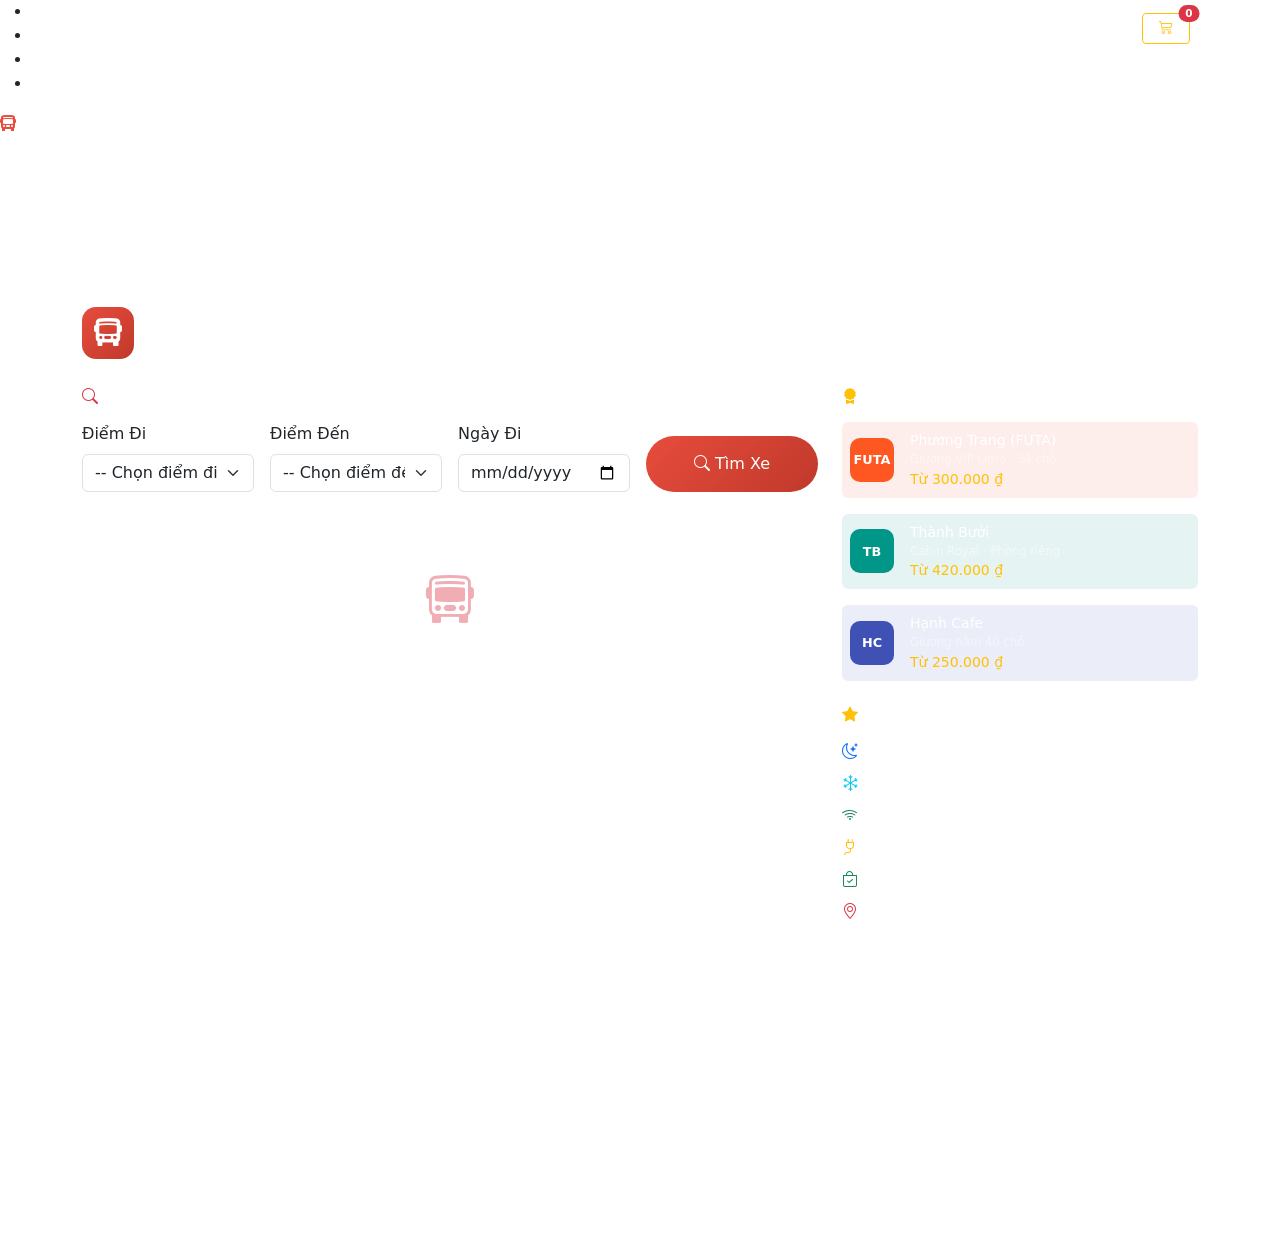
==== index.html @ 0cceacf3 "Add files via upload" ====
<!DOCTYPE html>
<html lang="vi">
<head>
    <meta charset="UTF-8">
    <meta name="viewport" content="width=device-width, initial-scale=1.0">
    <title>Đặt Vé Xe Khách - Viet Travel Hub</title>
    <link href="https://cdn.jsdelivr.net/npm/bootstrap@5.0.2/dist/css/bootstrap.min.css" rel="stylesheet" crossorigin="anonymous">
    <link rel="stylesheet" href="https://cdn.jsdelivr.net/npm/bootstrap-icons@1.10.5/font/bootstrap-icons.css">
    <link href="https://fonts.googleapis.com/css2?family=Inter:wght@300;400;500;600;700;800;900&display=swap" rel="stylesheet">
    <link rel="stylesheet" href="css/style.css">
</head>
<body>
    <ul class="slideshow-bg"><li></li><li></li><li></li><li></li></ul>
    <div class="overlay"></div>
    <div class="loader-curtain" id="loader">
        <i class="bi bi-bus-front-fill plane-spinner" style="color:#e74c3c;"></i>
        <h3 class="mt-3 text-white fw-light">Đang tải chuyến xe...</h3>
    </div>

    <!-- NAVBAR -->
    <nav class="navbar navbar-expand-lg navbar-dark fixed-top" id="mainNav">
        <div class="container">
            <a class="navbar-brand" href="index.html" onclick="chuyenTrang(event,'index.html')">
                <img src="jpg/Logo.jpg" alt="Logo" style="height:36px;border-radius:6px;" onerror="this.style.display='none'">
                VIET TRAVEL HUB
            </a>
            <button class="navbar-toggler border-0" type="button" data-bs-toggle="collapse" data-bs-target="#navMenu">
                <span class="navbar-toggler-icon"></span>
            </button>
            <div class="collapse navbar-collapse justify-content-center" id="navMenu">
                <ul class="navbar-nav align-items-lg-center gap-1 me-auto ms-lg-4">
                    <li class="nav-item"><a class="nav-link" href="index.html" onclick="chuyenTrang(event,'index.html')"><i class="bi bi-house-door"></i> Trang Chủ</a></li>
                    <li class="nav-item"><a class="nav-link" href="flight.html" onclick="chuyenTrang(event,'flight.html')"><i class="bi bi-airplane"></i> Máy Bay</a></li>
                    <li class="nav-item"><a class="nav-link" href="train.html" onclick="chuyenTrang(event,'train.html')"><i class="bi bi-train-front"></i> Tàu Hỏa</a></li>
                    <li class="nav-item"><a class="nav-link active" href="bus.html"><i class="bi bi-bus-front"></i> Xe Khách</a></li>
                </ul>
                <div class="d-flex align-items-center gap-2 mt-3 mt-lg-0">
                    <a class="btn btn-outline-warning btn-sm px-3 position-relative" href="cart.html" onclick="chuyenTrang(event,'cart.html')">
                        <i class="bi bi-cart3"></i>
                        <span class="position-absolute top-0 start-100 translate-middle badge rounded-pill bg-danger" id="cart-count">0</span>
                    </a>
                    <div id="navbar-auth-area" class="d-flex gap-2"></div>
                </div>
            </div>
        </div>
    </nav>

    <section class="container" style="padding-top:110px; min-height:100vh;">
        <!-- Tiêu đề -->
        <div class="d-flex align-items-center gap-3 mb-4">
            <div style="width:52px;height:52px;background:linear-gradient(135deg,#e74c3c,#c0392b);border-radius:14px;display:flex;align-items:center;justify-content:center;">
                <i class="bi bi-bus-front-fill text-white fs-3"></i>
            </div>
            <div>
                <h2 class="fw-900 text-white mb-0">Đặt Vé Xe Khách Giường Nằm</h2>
                <p class="text-white-50 mb-0 small">Các hãng xe uy tín – Giường nằm tiện nghi – Đúng giờ</p>
            </div>
        </div>

        <div class="row g-4">
            <div class="col-lg-8">
                <!-- Form tìm xe -->
                <div class="glass-panel mb-4">
                    <h6 class="fw-700 text-white mb-3"><i class="bi bi-search text-danger"></i> Tìm Chuyến Xe</h6>
                    <form id="bus-search-form" onsubmit="timXe(event)">
                        <div class="row g-3">
                            <div class="col-md-3">
                                <label class="form-label">Điểm Đi</label>
                                <select class="form-select" id="bus-from">
                                    <option value="">-- Chọn điểm đi --</option>
                                    <option value="SGN">🚌 TP. Hồ Chí Minh</option>
                                    <option value="DLI">🚌 Đà Lạt</option>
                                    <option value="CXR">🚌 Nha Trang</option>
                                </select>
                            </div>
                            <div class="col-md-3">
                                <label class="form-label">Điểm Đến</label>
                                <select class="form-select" id="bus-to">
                                    <option value="">-- Chọn điểm đến --</option>
                                    <option value="DLI">🚌 Đà Lạt</option>
                                    <option value="CXR">🚌 Nha Trang</option>
                                    <option value="SGN">🚌 TP. Hồ Chí Minh</option>
                                </select>
                            </div>
                            <div class="col-md-3">
                                <label class="form-label">Ngày Đi</label>
                                <input type="date" class="form-control" id="bus-date">
                            </div>
                            <div class="col-md-3 d-flex align-items-end">
                                <button type="submit" class="btn w-100 py-3 fw-700" style="background:linear-gradient(135deg,#e74c3c,#c0392b);color:#fff;border-radius:50px;border:none;">
                                    <i class="bi bi-search"></i> Tìm Xe
                                </button>
                            </div>
                        </div>
                    </form>
                </div>

                <!-- Kết quả xe khách -->
                <div id="bus-results">
                    <div class="text-center py-5">
                        <i class="bi bi-bus-front text-danger" style="font-size:3rem;opacity:0.4;"></i>
                        <p class="text-white-50 mt-2">Nhập thông tin và bấm Tìm Xe</p>
                    </div>
                </div>
            </div>

            <div class="col-lg-4">
                <!-- Các hãng xe nổi bật -->
                <div class="glass-panel mb-4">
                    <h6 class="fw-700 text-white mb-3"><i class="bi bi-award-fill text-warning"></i> Hãng Xe Uy Tín</h6>
                    <div class="d-flex flex-column gap-3">
                        <div class="d-flex align-items-center gap-3 p-2 rounded" style="background:rgba(231,76,60,0.1);">
                            <div style="width:44px;height:44px;background:#ff5722;border-radius:10px;display:flex;align-items:center;justify-content:center;color:#fff;font-weight:900;font-size:0.8rem;">FUTA</div>
                            <div>
                                <div class="fw-700 text-white small">Phương Trang (FUTA)</div>
                                <div class="text-white-50" style="font-size:0.73rem;">Giường VIP Limo · 34 chỗ</div>
                                <div class="text-warning small fw-700">Từ 300.000 ₫</div>
                            </div>
                        </div>
                        <div class="d-flex align-items-center gap-3 p-2 rounded" style="background:rgba(0,150,136,0.1);">
                            <div style="width:44px;height:44px;background:#009688;border-radius:10px;display:flex;align-items:center;justify-content:center;color:#fff;font-weight:900;font-size:0.8rem;">TB</div>
                            <div>
                                <div class="fw-700 text-white small">Thành Bưởi</div>
                                <div class="text-white-50" style="font-size:0.73rem;">Cabin Royal · Phòng riêng</div>
                                <div class="text-warning small fw-700">Từ 420.000 ₫</div>
                            </div>
                        </div>
                        <div class="d-flex align-items-center gap-3 p-2 rounded" style="background:rgba(63,81,181,0.1);">
                            <div style="width:44px;height:44px;background:#3f51b5;border-radius:10px;display:flex;align-items:center;justify-content:center;color:#fff;font-weight:900;font-size:0.8rem;">HC</div>
                            <div>
                                <div class="fw-700 text-white small">Hạnh Cafe</div>
                                <div class="text-white-50" style="font-size:0.73rem;">Giường nằm 40 chỗ</div>
                                <div class="text-warning small fw-700">Từ 250.000 ₫</div>
                            </div>
                        </div>
                    </div>
                </div>

                <!-- Tiện ích xe khách -->
                <div class="glass-panel">
                    <h6 class="fw-700 text-white mb-3"><i class="bi bi-star-fill text-warning"></i> Tiện Ích Xe Giường Nằm</h6>
                    <div class="d-flex flex-column gap-2">
                        <div class="d-flex align-items-center gap-2"><i class="bi bi-moon-stars text-primary"></i><span class="text-white-50 small">Ghế giường nằm 180°</span></div>
                        <div class="d-flex align-items-center gap-2"><i class="bi bi-snow text-info"></i><span class="text-white-50 small">Điều hòa cá nhân</span></div>
                        <div class="d-flex align-items-center gap-2"><i class="bi bi-wifi text-success"></i><span class="text-white-50 small">WiFi miễn phí</span></div>
                        <div class="d-flex align-items-center gap-2"><i class="bi bi-plug text-warning"></i><span class="text-white-50 small">Ổ sạc USB tại giường</span></div>
                        <div class="d-flex align-items-center gap-2"><i class="bi bi-bag-check text-success"></i><span class="text-white-50 small">Hành lý 20kg miễn phí</span></div>
                        <div class="d-flex align-items-center gap-2"><i class="bi bi-geo-alt text-danger"></i><span class="text-white-50 small">Đón/trả tại bến xe</span></div>
                    </div>
                </div>
            </div>
        </div>
    </section>

    <!-- MODAL CHỌN GIƯỜNG XE KHÁCH -->
    <div class="modal fade" id="busSeatModal" tabindex="-1" aria-hidden="true">
        <div class="modal-dialog modal-lg modal-dialog-centered modal-dialog-scrollable">
            <div class="modal-content">
                <div class="modal-header" style="background:linear-gradient(135deg,#e74c3c,#c0392b);">
                    <div>
                        <h5 class="modal-title fw-800 text-white mb-0">
                            <i class="bi bi-bus-front-fill"></i> Chọn Giường Nằm
                        </h5>
                        <div class="text-white opacity-75 small" id="bus-modal-info">---</div>
                    </div>
                    <button type="button" class="btn-close btn-close-white" data-bs-dismiss="modal"></button>
                </div>
                <div class="modal-body" style="background:#f0f4f8;">
                    <!-- Chú thích -->
                    <div class="seat-legend mb-4">
                        <div class="legend-item"><div class="legend-dot" style="background:linear-gradient(135deg,#a8e6cf,#7dcd9f);border-color:#55b47f;"></div><span>Còn Trống</span></div>
                        <div class="legend-item"><div class="legend-dot" style="background:linear-gradient(135deg,#0d6efd,#00c6ff);border-color:#0b5ed7;"></div><span>Đang Chọn</span></div>
                        <div class="legend-item"><div class="legend-dot" style="background:linear-gradient(135deg,#bdc3c7,#95a5a6);border-color:#7f8c8d;"></div><span>Đã Đặt</span></div>
                    </div>

                    <!-- Tab chọn tầng -->
                    <ul class="nav nav-pills justify-content-center mb-4 gap-2" id="bus-tang-tab" role="tablist">
                        <li class="nav-item" role="presentation">
                            <button class="nav-link active px-4 fw-700" data-bs-toggle="pill"
                                    data-bs-target="#tang-duoi" type="button">
                                <i class="bi bi-arrow-down-circle-fill me-1"></i> Tầng Dưới
                            </button>
                        </li>
                        <li class="nav-item" role="presentation">
                            <button class="nav-link px-4 fw-700" data-bs-toggle="pill"
                                    data-bs-target="#tang-tren" type="button">
                                <i class="bi bi-arrow-up-circle-fill me-1"></i> Tầng Trên
                            </button>
                        </li>
                    </ul>

                    <div class="tab-content">
                        <div class="tab-pane fade show active" id="tang-duoi" role="tabpanel">
                            <div class="d-flex justify-content-center">
                                <div class="bus-vehicle">
                                    <div id="bus-map-lower"></div>
                                </div>
                            </div>
                        </div>
                        <div class="tab-pane fade" id="tang-tren" role="tabpanel">
                            <div class="d-flex justify-content-center">
                                <div class="bus-vehicle">
                                    <div id="bus-map-upper"></div>
                                </div>
                            </div>
                        </div>
                    </div>
                </div>
                <div class="modal-footer justify-content-between" style="background:#1a1a2e;border-top:1px solid rgba(255,255,255,0.1);">
                    <div class="text-white-50 small" id="bus-seat-info-selected">Chưa chọn giường</div>
                    <div class="d-flex gap-2">
                        <button class="btn btn-outline-light" data-bs-dismiss="modal">Hủy</button>
                        <button class="btn fw-700 px-4" id="btn-confirm-bus" onclick="xacNhanDatXe()" disabled
                                style="background:linear-gradient(135deg,#e74c3c,#c0392b);color:#fff;border:none;">
                            Xác Nhận Đặt
                        </button>
                    </div>
                </div>
            </div>
        </div>
    </div>

    <footer style="padding:30px 0;border-top:1px solid rgba(255,255,255,0.08);margin-top:60px;">
        <div class="container text-center">
            <p class="text-white-50 small mb-0">© 2024 Viet Travel Hub · Xe khách giường nằm toàn quốc</p>
        </div>
    </footer>

    <script src="https://cdn.jsdelivr.net/npm/bootstrap@5.0.2/dist/js/bootstrap.bundle.min.js" crossorigin="anonymous"></script>
    <script src="js/data.js"></script>
    <script src="js/auth.js"></script>
    <script src="js/app.js"></script>
    <script src="js/cart.js"></script>
    <script src="js/bus.js"></script>
</body>
</html>
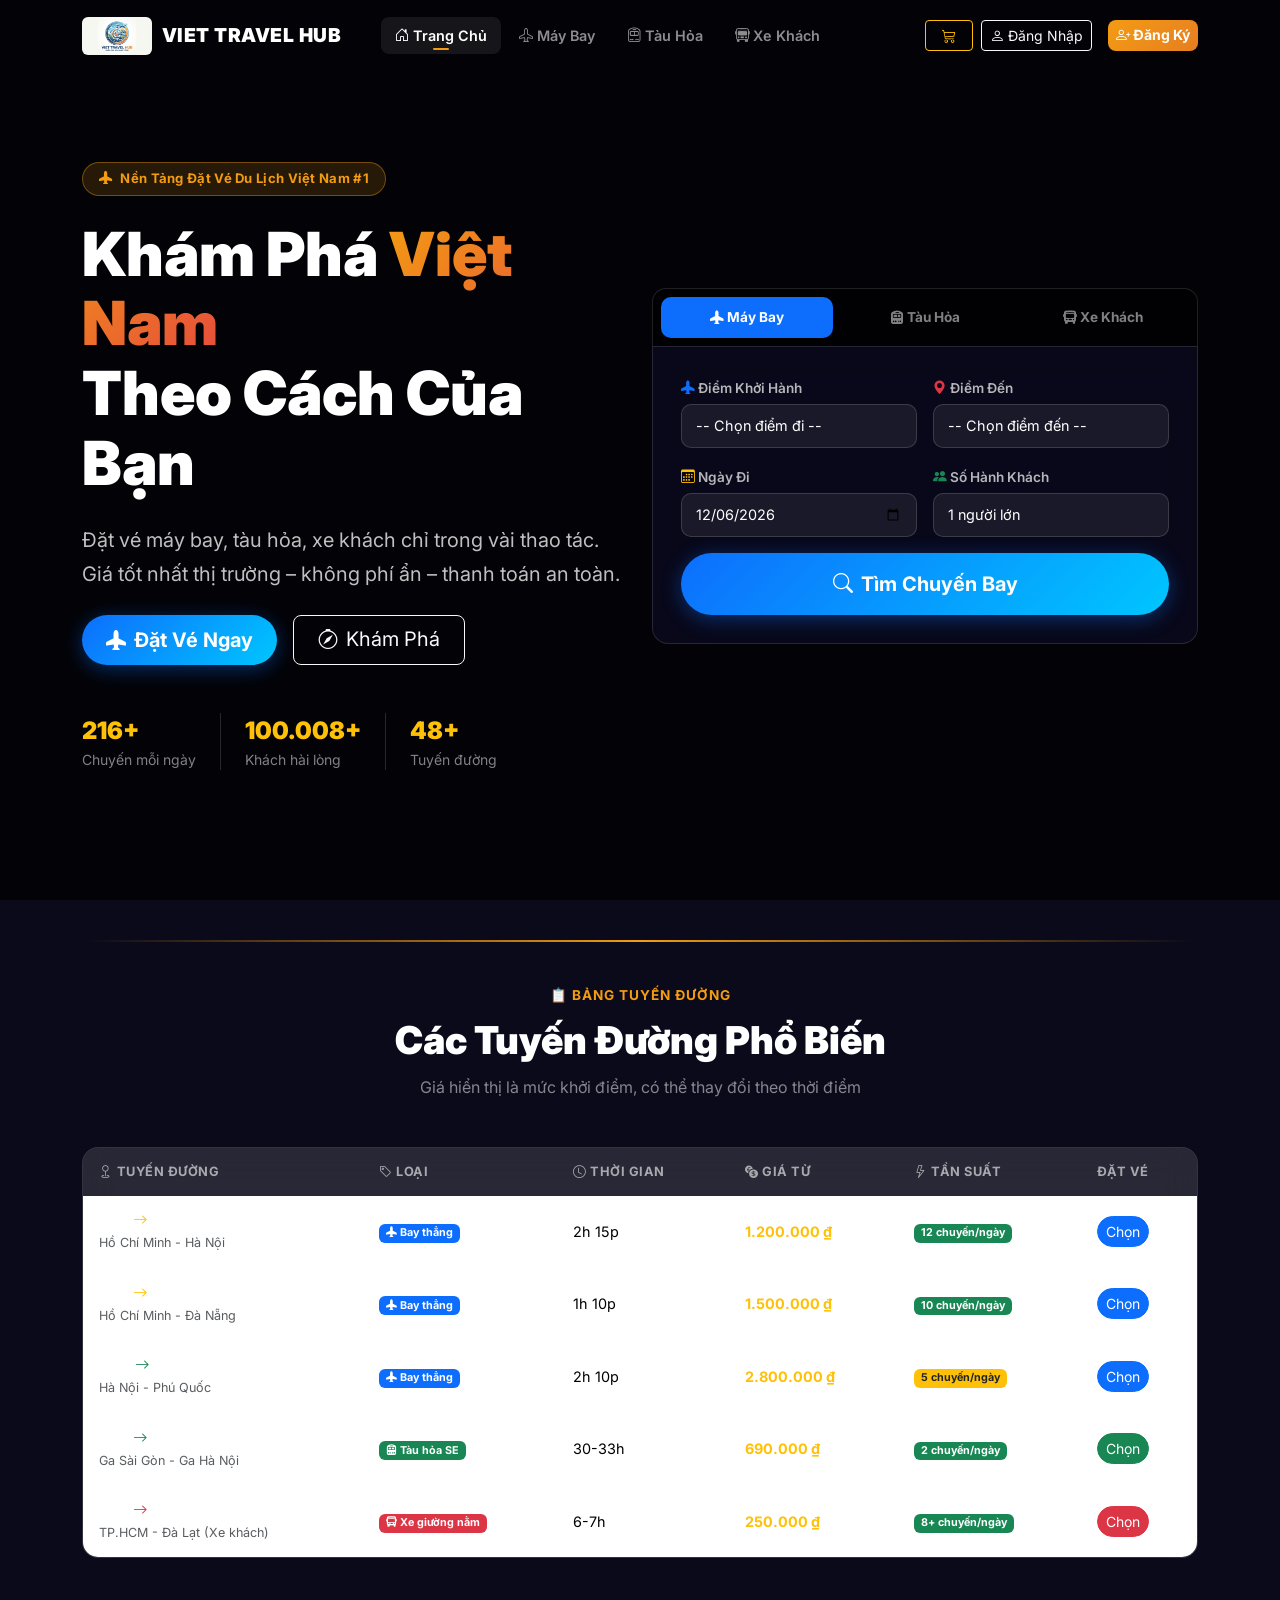
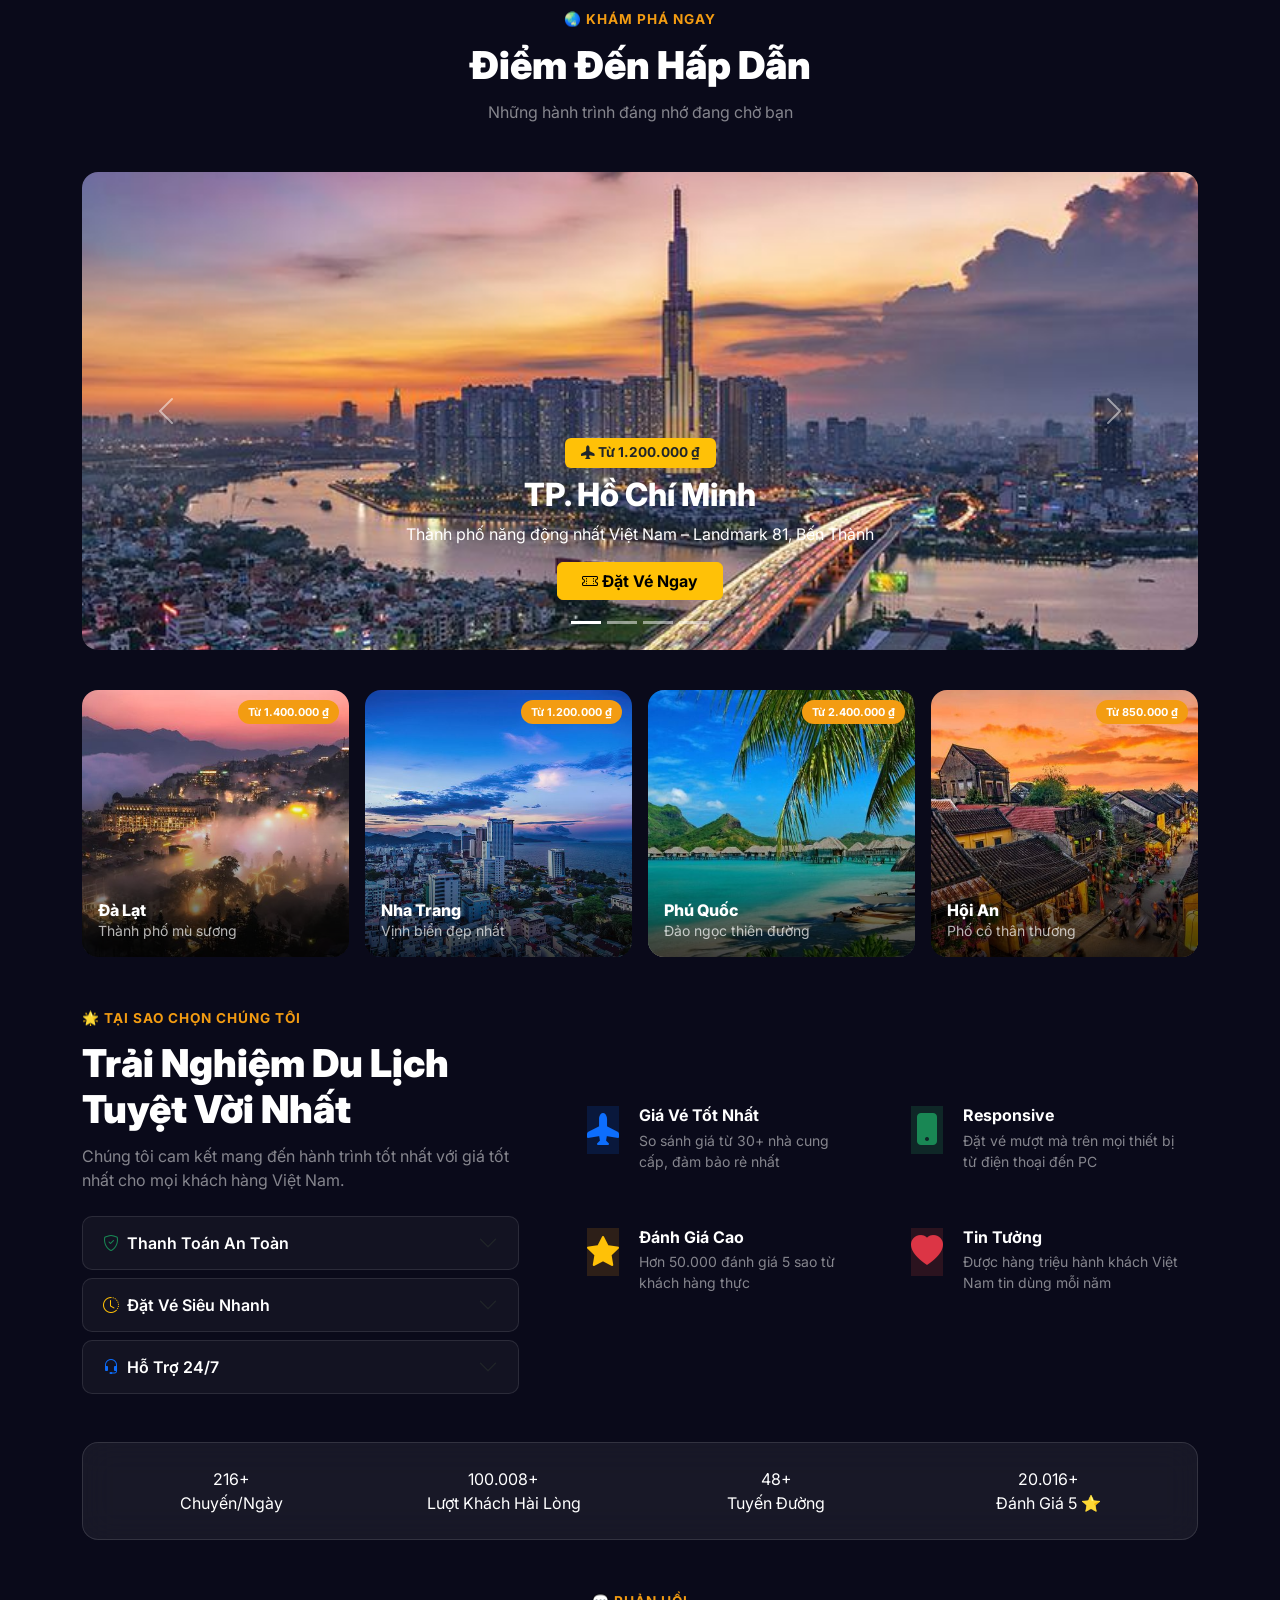
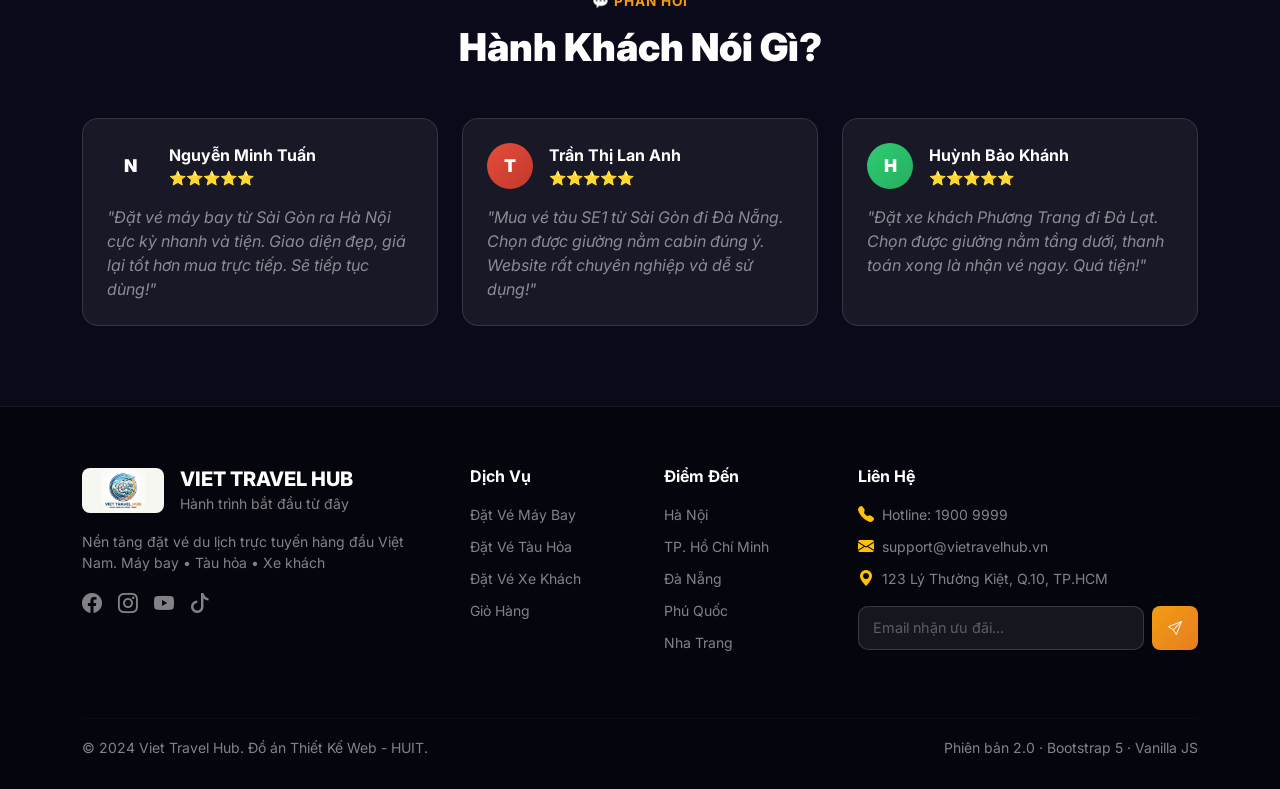
==== commit 037bb2d8: "Update" ====
--- a/index.html
+++ b/index.html
@@ -3,226 +3,757 @@
 <head>
     <meta charset="UTF-8">
     <meta name="viewport" content="width=device-width, initial-scale=1.0">
-    <title>Đặt Vé Xe Khách - Viet Travel Hub</title>
+    <title>Viet Travel Hub - Đặt Vé Du Lịch Toàn Quốc</title>
+    <meta name="description" content="Đặt vé máy bay, tàu hỏa, xe khách toàn quốc nhanh chóng. Giá tốt nhất, giao vé tận nhà.">
+
     <link href="https://cdn.jsdelivr.net/npm/bootstrap@5.0.2/dist/css/bootstrap.min.css" rel="stylesheet" crossorigin="anonymous">
     <link rel="stylesheet" href="https://cdn.jsdelivr.net/npm/bootstrap-icons@1.10.5/font/bootstrap-icons.css">
     <link href="https://fonts.googleapis.com/css2?family=Inter:wght@300;400;500;600;700;800;900&display=swap" rel="stylesheet">
     <link rel="stylesheet" href="css/style.css">
+
+    <!-- Internal CSS chỉ dùng cho trang chủ -->
+    <style>
+        /* Hiệu ứng parallax cho hero */
+        .glow-line {
+            height: 2px;
+            background: linear-gradient(90deg, transparent, #f39c12, transparent);
+            margin: 40px 0;
+            animation: glowPulse 3s ease-in-out infinite;
+        }
+        @keyframes glowPulse {
+            0%, 100% { opacity: 0.4; }
+            50% { opacity: 1; }
+        }
+
+        /* Counter animation */
+        .counter-section { padding: 60px 0; }
+
+        /* Why us icons */
+        .why-item {
+            display: flex; gap: 20px; align-items: flex-start;
+            padding: 20px; border-radius: 14px;
+            transition: all 0.3s;
+        }
+        .why-item:hover { background: rgba(255,255,255,0.04); transform: translateX(6px); }
+
+        /* Promo banner */
+        .promo-banner {
+            background: linear-gradient(135deg, #0d6efd 0%, #8e44ad 100%);
+            border-radius: 20px;
+            padding: 40px;
+            position: relative; overflow: hidden;
+        }
+        .promo-banner::before {
+            content: '';
+            position: absolute; inset: 0;
+            background: url("data:image/svg+xml,%3Csvg width='60' height='60' viewBox='0 0 60 60' xmlns='http://www.w3.org/2000/svg'%3E%3Cg fill='none' fill-rule='evenodd'%3E%3Cg fill='%23ffffff' fill-opacity='0.04'%3E%3Ccircle cx='30' cy='30' r='20'/%3E%3C/g%3E%3C/g%3E%3C/svg%3E");
+        }
+        .blink-safe { animation: blink-safe 1.5s infinite; }
+        @keyframes blink-safe {
+            0%, 100% { opacity: 1; transform: scale(1); }
+            50% { opacity: 0.5; transform: scale(1.15); }
+        }
+        #dest-carousel .carousel-item { height: 100%; }
+    </style>
 </head>
 <body>
-    <ul class="slideshow-bg"><li></li><li></li><li></li><li></li></ul>
+
+    <!-- ======================== NỀN ======================== -->
+    <ul class="slideshow-bg">
+        <li></li><li></li><li></li><li></li>
+    </ul>
     <div class="overlay"></div>
+
+    <!-- ======================== LOADING ======================== -->
     <div class="loader-curtain" id="loader">
-        <i class="bi bi-bus-front-fill plane-spinner" style="color:#e74c3c;"></i>
-        <h3 class="mt-3 text-white fw-light">Đang tải chuyến xe...</h3>
+        <i class="bi bi-airplane-fill plane-spinner"></i>
+        <h3 class="mt-3 text-white fw-light">Đang bay đến Viet Travel Hub...</h3>
     </div>
 
-    <!-- NAVBAR -->
+    <!-- ======================== NAVBAR ======================== -->
     <nav class="navbar navbar-expand-lg navbar-dark fixed-top" id="mainNav">
         <div class="container">
             <a class="navbar-brand" href="index.html" onclick="chuyenTrang(event,'index.html')">
-                <img src="jpg/Logo.jpg" alt="Logo" style="height:36px;border-radius:6px;" onerror="this.style.display='none'">
+                <img src="jpg/Logo.jpg" alt="Logo" id="navbar-logo-img"
+                     style="height:38px; border-radius:6px;" onerror="this.style.display='none'">
                 VIET TRAVEL HUB
             </a>
-            <button class="navbar-toggler border-0" type="button" data-bs-toggle="collapse" data-bs-target="#navMenu">
+
+            <button class="navbar-toggler border-0" type="button"
+                    data-bs-toggle="collapse" data-bs-target="#navMenu">
                 <span class="navbar-toggler-icon"></span>
             </button>
+
             <div class="collapse navbar-collapse justify-content-center" id="navMenu">
                 <ul class="navbar-nav align-items-lg-center gap-1 me-auto ms-lg-4">
-                    <li class="nav-item"><a class="nav-link" href="index.html" onclick="chuyenTrang(event,'index.html')"><i class="bi bi-house-door"></i> Trang Chủ</a></li>
+                    <li class="nav-item"><a class="nav-link active" href="index.html"><i class="bi bi-house-door"></i> Trang Chủ</a></li>
                     <li class="nav-item"><a class="nav-link" href="flight.html" onclick="chuyenTrang(event,'flight.html')"><i class="bi bi-airplane"></i> Máy Bay</a></li>
                     <li class="nav-item"><a class="nav-link" href="train.html" onclick="chuyenTrang(event,'train.html')"><i class="bi bi-train-front"></i> Tàu Hỏa</a></li>
-                    <li class="nav-item"><a class="nav-link active" href="bus.html"><i class="bi bi-bus-front"></i> Xe Khách</a></li>
+                    <li class="nav-item"><a class="nav-link" href="bus.html" onclick="chuyenTrang(event,'bus.html')"><i class="bi bi-bus-front"></i> Xe Khách</a></li>
                 </ul>
+
                 <div class="d-flex align-items-center gap-2 mt-3 mt-lg-0">
+                    <!-- Giỏ hàng -->
                     <a class="btn btn-outline-warning btn-sm px-3 position-relative" href="cart.html" onclick="chuyenTrang(event,'cart.html')">
                         <i class="bi bi-cart3"></i>
                         <span class="position-absolute top-0 start-100 translate-middle badge rounded-pill bg-danger" id="cart-count">0</span>
                     </a>
+                    <!-- Khu vực auth (JS fill vào) -->
                     <div id="navbar-auth-area" class="d-flex gap-2"></div>
                 </div>
             </div>
         </div>
     </nav>
 
-    <section class="container" style="padding-top:110px; min-height:100vh;">
-        <!-- Tiêu đề -->
-        <div class="d-flex align-items-center gap-3 mb-4">
-            <div style="width:52px;height:52px;background:linear-gradient(135deg,#e74c3c,#c0392b);border-radius:14px;display:flex;align-items:center;justify-content:center;">
-                <i class="bi bi-bus-front-fill text-white fs-3"></i>
-            </div>
-            <div>
-                <h2 class="fw-900 text-white mb-0">Đặt Vé Xe Khách Giường Nằm</h2>
-                <p class="text-white-50 mb-0 small">Các hãng xe uy tín – Giường nằm tiện nghi – Đúng giờ</p>
-            </div>
-        </div>
-
+    <section class="hero-section">
+        <div class="container position-relative">
+            <div class="row align-items-center">
+                <div class="col-lg-6 mb-5 mb-lg-0">
+                    <!-- Eyebrow -->
+                    <div class="hero-badge mb-4 d-inline-flex">
+                        <i class="bi bi-airplane-fill"></i>
+                        Nền Tảng Đặt Vé Du Lịch Việt Nam #1
+                    </div>
+
+                    <h1 class="hero-title mb-4">
+                        Khám Phá <span class="highlight">Việt Nam</span><br>
+                        Theo Cách Của Bạn
+                    </h1>
+
+                    <p class="text-white opacity-75 fs-5 mb-4" style="line-height:1.7;">
+                        Đặt vé máy bay, tàu hỏa, xe khách chỉ trong vài thao tác.
+                        Giá tốt nhất thị trường – không phí ẩn – thanh toán an toàn.
+                    </p>
+
+                    <div class="d-flex flex-wrap gap-3 mb-5">
+                        <a href="flight.html" class="btn btn-custom btn-lg" onclick="chuyenTrang(event,'flight.html')">
+                            <i class="bi bi-airplane-fill me-2"></i>Đặt Vé Ngay
+                        </a>
+                        <a href="#section-diem-den" class="btn btn-outline-light btn-lg px-4">
+                            <i class="bi bi-compass me-2"></i>Khám Phá
+                        </a>
+                    </div>
+
+                    <!-- Thống kê nhỏ -->
+                    <div class="d-flex flex-wrap gap-4">
+                        <div>
+                            <div class="fw-900 fs-4 text-warning" id="count1">0</div>
+                            <div class="small text-white-50">Chuyến mỗi ngày</div>
+                        </div>
+                        <div style="width:1px;background:rgba(255,255,255,0.15);"></div>
+                        <div>
+                            <div class="fw-900 fs-4 text-warning" id="count2">0</div>
+                            <div class="small text-white-50">Khách hài lòng</div>
+                        </div>
+                        <div style="width:1px;background:rgba(255,255,255,0.15);"></div>
+                        <div>
+                            <div class="fw-900 fs-4 text-warning" id="count3">0</div>
+                            <div class="small text-white-50">Tuyến đường</div>
+                        </div>
+                    </div>
+                </div>
+
+                <!-- Search Box -->
+                <div class="col-lg-6">
+                    <div>
+                        <!-- Tab chọn loại vé -->
+                        <div class="search-tab-bar">
+                            <button class="search-tab-btn active" id="stab-bay" onclick="hienSearchTab('bay')">
+                                <i class="bi bi-airplane-fill"></i> Máy Bay
+                            </button>
+                            <button class="search-tab-btn" id="stab-tau" onclick="hienSearchTab('tau')">
+                                <i class="bi bi-train-front-fill"></i> Tàu Hỏa
+                            </button>
+                            <button class="search-tab-btn" id="stab-xe" onclick="hienSearchTab('xe')">
+                                <i class="bi bi-bus-front-fill"></i> Xe Khách
+                            </button>
+                        </div>
+
+                        <!-- Panel tìm Máy Bay -->
+                        <div class="search-form-panel">
+                            <div id="panel-bay" class="search-panel active">
+                                <div class="row g-3">
+                                    <div class="col-md-6">
+                                        <label class="form-label"><i class="bi bi-airplane-fill text-primary"></i> Điểm Khởi Hành</label>
+                                        <select class="form-select" id="home-bay-tu">
+                                            <option value="">-- Chọn điểm đi --</option>
+                                            <option value="SGN">✈ TP. Hồ Chí Minh (SGN)</option>
+                                            <option value="HAN">✈ Hà Nội (HAN)</option>
+                                            <option value="DAD">✈ Đà Nẵng (DAD)</option>
+                                            <option value="PQC">✈ Phú Quốc (PQC)</option>
+                                        </select>
+                                    </div>
+                                    <div class="col-md-6">
+                                        <label class="form-label"><i class="bi bi-geo-alt-fill text-danger"></i> Điểm Đến</label>
+                                        <select class="form-select" id="home-bay-den">
+                                            <option value="">-- Chọn điểm đến --</option>
+                                            <option value="HAN">✈ Hà Nội (HAN)</option>
+                                            <option value="DAD">✈ Đà Nẵng (DAD)</option>
+                                            <option value="PQC">✈ Phú Quốc (PQC)</option>
+                                            <option value="CXR">✈ Nha Trang (CXR)</option>
+                                            <option value="SGN">✈ TP. Hồ Chí Minh (SGN)</option>
+                                        </select>
+                                    </div>
+                                    <div class="col-md-6">
+                                        <label class="form-label"><i class="bi bi-calendar3 text-warning"></i> Ngày Đi</label>
+                                        <input type="date" class="form-control" id="home-bay-ngay">
+                                    </div>
+                                    <div class="col-md-6">
+                                        <label class="form-label"><i class="bi bi-people-fill text-success"></i> Số Hành Khách</label>
+                                        <select class="form-select" id="home-bay-sl">
+                                            <option value="1">1 người lớn</option>
+                                            <option value="2">2 người lớn</option>
+                                            <option value="3">3 người lớn</option>
+                                            <option value="4">4 người lớn</option>
+                                        </select>
+                                    </div>
+                                    <div class="col-12">
+                                        <button class="btn btn-custom w-100 py-3 fs-5" onclick="timKiemNhanh('flight')">
+                                            <i class="bi bi-search me-2"></i>Tìm Chuyến Bay
+                                        </button>
+                                    </div>
+                                </div>
+                            </div>
+
+                            <!-- Panel tìm Tàu Hỏa -->
+                            <div id="panel-tau" class="search-panel">
+                                <div class="row g-3">
+                                    <div class="col-12 d-flex gap-4 align-items-center mb-2">
+                                        <div class="form-check">
+                                            <input class="form-check-input" type="radio" name="home-tau-trip" id="home-tau-oneway" value="oneway" checked onchange="document.getElementById('home-tau-ngayve').disabled = true">
+                                            <label class="form-check-label">Một chiều</label>
+                                        </div>
+                                        <div class="form-check">
+                                            <input class="form-check-input" type="radio" name="home-tau-trip" id="home-tau-roundtrip" value="roundtrip" onchange="document.getElementById('home-tau-ngayve').disabled = false">
+                                            <label class="form-check-label">Khứ hồi</label>
+                                        </div>
+                                    </div>
+                                    <div class="col-md-6">
+                                        <label class="form-label"><i class="bi bi-train-front-fill text-success"></i> Ga Đi</label>
+                                        <input type="text" class="form-control" id="home-tau-tu" list="train-stations-home" placeholder="-- Chọn ga đi --">
+                                    </div>
+                                    <div class="col-md-6">
+                                        <label class="form-label"><i class="bi bi-geo-alt-fill text-danger"></i> Ga Đến</label>
+                                        <input type="text" class="form-control" id="home-tau-den" list="train-stations-home" placeholder="-- Chọn ga đến --">
+                                    </div>
+                                    <div class="col-md-6">
+                                        <label class="form-label"><i class="bi bi-calendar3 text-warning"></i> Ngày Đi</label>
+                                        <input type="date" class="form-control" id="home-tau-ngay">
+                                    </div>
+                                    <div class="col-md-6">
+                                        <label class="form-label"><i class="bi bi-calendar3 text-info"></i> Ngày Về</label>
+                                        <input type="date" class="form-control" id="home-tau-ngayve" disabled>
+                                    </div>
+                                    <div class="col-md-6">
+                                        <label class="form-label"><i class="bi bi-person-fill text-primary"></i> Người Lớn</label>
+                                        <input type="number" class="form-control" id="home-tau-adults" value="1" min="1">
+                                    </div>
+                                    <div class="col-md-6">
+                                        <label class="form-label"><i class="bi bi-person text-secondary"></i> Trẻ Em</label>
+                                        <input type="number" class="form-control" id="home-tau-children" value="0" min="0">
+                                    </div>
+                                    <div class="col-12 mt-4">
+                                        <button class="btn w-100 py-3 fs-5" style="background:linear-gradient(135deg,#2ecc71,#27ae60);color:#fff;font-weight:700;border-radius:50px;" onclick="timKiemNhanh('train')">
+                                            <i class="bi bi-search me-2"></i>Tìm Chuyến Tàu
+                                        </button>
+                                    </div>
+                                </div>
+                                <datalist id="train-stations-home">
+                                    <option value="SGN">Ga Sài Gòn (SGN)</option>
+                                    <option value="DAD">Ga Đà Nẵng (DAD)</option>
+                                    <option value="HAN">Ga Hà Nội (HAN)</option>
+                                    <option value="HUI">Ga Huế (HUI)</option>
+                                    <option value="NHA">Ga Nha Trang (NHA)</option>
+                                    <option value="SNO">Ga Sóng Thần (SNO)</option>
+                                    <option value="LCA">Ga Lào Cai (LCA)</option>
+                                </datalist>
+                            </div>
+
+                            <!-- Panel tìm Xe Khách -->
+                            <div id="panel-xe" class="search-panel">
+                                <div class="row g-3">
+                                    <div class="col-md-6">
+                                        <label class="form-label"><i class="bi bi-bus-front-fill text-danger"></i> Điểm Đi</label>
+                                        <select class="form-select" id="home-xe-tu">
+                                            <option value="">-- Chọn điểm đi --</option>
+                                            <option value="SGN">🚌 TP. Hồ Chí Minh</option>
+                                            <option value="DLI">🚌 Đà Lạt</option>
+                                            <option value="CXR">🚌 Nha Trang</option>
+                                        </select>
+                                    </div>
+                                    <div class="col-md-6">
+                                        <label class="form-label"><i class="bi bi-geo-alt-fill text-danger"></i> Điểm Đến</label>
+                                        <select class="form-select" id="home-xe-den">
+                                            <option value="">-- Chọn điểm đến --</option>
+                                            <option value="DLI">🚌 Đà Lạt</option>
+                                            <option value="CXR">🚌 Nha Trang</option>
+                                            <option value="SGN">🚌 TP. Hồ Chí Minh</option>
+                                        </select>
+                                    </div>
+                                    <div class="col-md-6">
+                                        <label class="form-label"><i class="bi bi-calendar3 text-warning"></i> Ngày Đi</label>
+                                        <input type="date" class="form-control" id="home-xe-ngay">
+                                    </div>
+                                    <div class="col-12">
+                                        <button class="btn w-100 py-3 fs-5" style="background:linear-gradient(135deg,#e74c3c,#c0392b);color:#fff;font-weight:700;border-radius:50px;" onclick="timKiemNhanh('bus')">
+                                            <i class="bi bi-search me-2"></i>Tìm Chuyến Xe
+                                        </button>
+                                    </div>
+                                </div>
+                            </div>
+                        </div>
+                    </div>
+                </div>
+            </div>
+        </div>
+    </section>
+
+    <div class="container"><div class="glow-line"></div></div>
+
+    <!-- ======================== TUYẾN ĐƯỜNG NỔI BẬT (TABLE) ======================== -->
+    <section class="container mb-5">
+        <div class="text-center mb-5">
+            <span class="section-eyebrow">📋 Bảng Tuyến Đường</span>
+            <h2 class="section-title">Các Tuyến Đường Phổ Biến</h2>
+            <p class="section-sub">Giá hiển thị là mức khởi điểm, có thể thay đổi theo thời điểm</p>
+        </div>
+        <div class="glass-panel p-0 overflow-hidden">
+            <table class="table bang-tuyen-duong mb-0">
+                <thead>
+                    <tr>
+                        <th><i class="bi bi-geo me-1"></i>Tuyến Đường</th>
+                        <th><i class="bi bi-tag me-1"></i>Loại</th>
+                        <th class="d-none d-md-table-cell"><i class="bi bi-clock me-1"></i>Thời Gian</th>
+                        <th><i class="bi bi-currency-exchange me-1"></i>Giá Từ</th>
+                        <th class="d-none d-lg-table-cell"><i class="bi bi-lightning me-1"></i>Tần Suất</th>
+                        <th>Đặt Vé</th>
+                    </tr>
+                </thead>
+                <tbody>
+                    <tr>
+                        <td><span class="fw-bold text-white">SGN <i class="bi bi-arrow-right text-warning"></i> HAN</span><br><small class="text-muted">Hồ Chí Minh - Hà Nội</small></td>
+                        <td><span class="badge bg-primary"><i class="bi bi-airplane-fill"></i> Bay thẳng</span></td>
+                        <td class="d-none d-md-table-cell">2h 15p</td>
+                        <td class="text-warning fw-bold">1.200.000 ₫</td>
+                        <td class="d-none d-lg-table-cell"><span class="badge bg-success">12 chuyến/ngày</span></td>
+                        <td><button class="btn btn-sm btn-primary rounded-pill" onclick="chuyenTrang(event,'flight.html')">Chọn</button></td>
+                    </tr>
+                    <tr>
+                        <td><span class="fw-bold text-white">SGN <i class="bi bi-arrow-right text-warning"></i> DAD</span><br><small class="text-muted">Hồ Chí Minh - Đà Nẵng</small></td>
+                        <td><span class="badge bg-primary"><i class="bi bi-airplane-fill"></i> Bay thẳng</span></td>
+                        <td class="d-none d-md-table-cell">1h 10p</td>
+                        <td class="text-warning fw-bold">1.500.000 ₫</td>
+                        <td class="d-none d-lg-table-cell"><span class="badge bg-success">10 chuyến/ngày</span></td>
+                        <td><button class="btn btn-sm btn-primary rounded-pill" onclick="chuyenTrang(event,'flight.html')">Chọn</button></td>
+                    </tr>
+                    <tr>
+                        <td><span class="fw-bold text-white">HAN <i class="bi bi-arrow-right text-success"></i> PQC</span><br><small class="text-muted">Hà Nội - Phú Quốc</small></td>
+                        <td><span class="badge bg-primary"><i class="bi bi-airplane-fill"></i> Bay thẳng</span></td>
+                        <td class="d-none d-md-table-cell">2h 10p</td>
+                        <td class="text-warning fw-bold">2.800.000 ₫</td>
+                        <td class="d-none d-lg-table-cell"><span class="badge bg-warning text-dark">5 chuyến/ngày</span></td>
+                        <td><button class="btn btn-sm btn-primary rounded-pill" onclick="chuyenTrang(event,'flight.html')">Chọn</button></td>
+                    </tr>
+                    <tr>
+                        <td><span class="fw-bold text-white">SGN <i class="bi bi-arrow-right text-success"></i> HAN</span><br><small class="text-muted">Ga Sài Gòn - Ga Hà Nội</small></td>
+                        <td><span class="badge bg-success"><i class="bi bi-train-front-fill"></i> Tàu hỏa SE</span></td>
+                        <td class="d-none d-md-table-cell">30-33h</td>
+                        <td class="text-warning fw-bold">690.000 ₫</td>
+                        <td class="d-none d-lg-table-cell"><span class="badge bg-success">2 chuyến/ngày</span></td>
+                        <td><button class="btn btn-sm btn-success rounded-pill" onclick="chuyenTrang(event,'train.html')">Chọn</button></td>
+                    </tr>
+                    <tr>
+                        <td><span class="fw-bold text-white">SGN <i class="bi bi-arrow-right text-danger"></i> DLI</span><br><small class="text-muted">TP.HCM - Đà Lạt (Xe khách)</small></td>
+                        <td><span class="badge bg-danger"><i class="bi bi-bus-front-fill"></i> Xe giường nằm</span></td>
+                        <td class="d-none d-md-table-cell">6-7h</td>
+                        <td class="text-warning fw-bold">250.000 ₫</td>
+                        <td class="d-none d-lg-table-cell"><span class="badge bg-success">8+ chuyến/ngày</span></td>
+                        <td><button class="btn btn-sm btn-danger rounded-pill" onclick="chuyenTrang(event,'bus.html')">Chọn</button></td>
+                    </tr>
+                </tbody>
+            </table>
+        </div>
+    </section>
+
+    <!-- ======================== ĐIỂM ĐẾN NỔI BẬT ======================== -->
+    <section class="container mb-5" id="section-diem-den">
+        <div class="text-center mb-5">
+            <span class="section-eyebrow">🌏 Khám Phá Ngay</span>
+            <h2 class="section-title">Điểm Đến Hấp Dẫn</h2>
+            <p class="section-sub">Những hành trình đáng nhớ đang chờ bạn</p>
+        </div>
+
+        <!-- Bootstrap Carousel điểm đến -->
+        <div id="dest-carousel" class="carousel slide mb-4" data-bs-ride="carousel" data-bs-interval="3500">
+            <div class="carousel-inner rounded-4 overflow-hidden" style="aspect-ratio: 21/9; max-height: 550px; background: #000;">
+                <div class="carousel-item active" style="height: 100%;">
+                    <img src="jpg/HCM.jpg" class="d-block w-100 h-100" style="object-fit:cover;" alt="TP. Hồ Chí Minh">
+                    <div class="carousel-caption d-block" style="bottom:30px;">
+                        <span class="badge bg-warning text-dark mb-2 px-3 py-2" style="font-size:0.85rem;">
+                            <i class="bi bi-airplane-fill"></i> Từ 1.200.000 ₫
+                        </span>
+                        <h3 class="fw-800 fs-2">TP. Hồ Chí Minh</h3>
+                        <p class="mb-3">Thành phố năng động nhất Việt Nam – Landmark 81, Bến Thành</p>
+                        <a href="flight.html" class="btn btn-warning px-4 fw-bold" onclick="chuyenTrang(event,'flight.html')">
+                            <i class="bi bi-ticket-perforated"></i> Đặt Vé Ngay
+                        </a>
+                    </div>
+                </div>
+                <div class="carousel-item" style="height: 100%;">
+                    <img src="jpg/Ha-Noi.jpg" class="d-block w-100 h-100" style="object-fit:cover;" alt="Hà Nội">
+                    <div class="carousel-caption d-block" style="bottom:30px;">
+                        <span class="badge bg-warning text-dark mb-2 px-3 py-2" style="font-size:0.85rem;">
+                            <i class="bi bi-airplane-fill"></i> Từ 1.300.000 ₫
+                        </span>
+                        <h3 class="fw-800 fs-2">Hà Nội</h3>
+                        <p class="mb-3">Thủ đô nghìn năm văn hiến – Hồ Hoàn Kiếm, Lăng Bác</p>
+                        <a href="flight.html" class="btn btn-warning px-4 fw-bold" onclick="chuyenTrang(event,'flight.html')">
+                            <i class="bi bi-ticket-perforated"></i> Đặt Vé Ngay
+                        </a>
+                    </div>
+                </div>
+                <div class="carousel-item" style="height: 100%;">
+                    <img src="jpg/Da-Nang.jpg" class="d-block w-100 h-100" style="object-fit:cover;" alt="Đà Nẵng">
+                    <div class="carousel-caption d-block" style="bottom:30px;">
+                        <span class="badge bg-warning text-dark mb-2 px-3 py-2" style="font-size:0.85rem;">
+                            <i class="bi bi-airplane-fill"></i> Từ 1.500.000 ₫
+                        </span>
+                        <h3 class="fw-800 fs-2">Đà Nẵng</h3>
+                        <p class="mb-3">Thành phố đáng sống – Cầu Rồng, Bà Nà Hills, biển Mỹ Khê</p>
+                        <a href="flight.html" class="btn btn-warning px-4 fw-bold" onclick="chuyenTrang(event,'flight.html')">
+                            <i class="bi bi-ticket-perforated"></i> Đặt Vé Ngay
+                        </a>
+                    </div>
+                </div>
+                <div class="carousel-item" style="height: 100%;">
+                    <img src="jpg/Phu-Quoc.jpg" class="d-block w-100 h-100" style="object-fit:cover;" alt="Phú Quốc">
+                    <div class="carousel-caption d-block" style="bottom:30px;">
+                        <span class="badge bg-warning text-dark mb-2 px-3 py-2" style="font-size:0.85rem;">
+                            <i class="bi bi-airplane-fill"></i> Từ 2.800.000 ₫
+                        </span>
+                        <h3 class="fw-800 fs-2">Phú Quốc</h3>
+                        <p class="mb-3">Đảo Ngọc thiên đường – Bãi Sao, VinWonders, Dinh Cậu</p>
+                        <a href="flight.html" class="btn btn-warning px-4 fw-bold" onclick="chuyenTrang(event,'flight.html')">
+                            <i class="bi bi-ticket-perforated"></i> Đặt Vé Ngay
+                        </a>
+                    </div>
+                </div>
+            </div>
+            <button class="carousel-control-prev" type="button" data-bs-target="#dest-carousel" data-bs-slide="prev">
+                <span class="carousel-control-prev-icon"></span>
+            </button>
+            <button class="carousel-control-next" type="button" data-bs-target="#dest-carousel" data-bs-slide="next">
+                <span class="carousel-control-next-icon"></span>
+            </button>
+            <div class="carousel-indicators">
+                <button type="button" data-bs-target="#dest-carousel" data-bs-slide-to="0" class="active"></button>
+                <button type="button" data-bs-target="#dest-carousel" data-bs-slide-to="1"></button>
+                <button type="button" data-bs-target="#dest-carousel" data-bs-slide-to="2"></button>
+                <button type="button" data-bs-target="#dest-carousel" data-bs-slide-to="3"></button>
+            </div>
+        </div>
+
+        <!-- Grid điểm đến nhanh -->
+        <div class="row g-3 mt-2">
+            <div class="col-6 col-md-3">
+                <div class="dest-card" onclick="chuyenTrang(event,'flight.html')">
+                    <img src="jpg/Da-Lat.jpg" alt="Đà Lạt">
+                    <div class="dest-price-badge">Từ 1.400.000 ₫</div>
+                    <div class="dest-card-overlay">
+                        <h5>Đà Lạt</h5>
+                        <small>Thành phố mù sương</small>
+                    </div>
+                </div>
+            </div>
+            <div class="col-6 col-md-3">
+                <div class="dest-card" onclick="chuyenTrang(event,'flight.html')">
+                    <img src="jpg/Nha-Trang.jpg" alt="Nha Trang">
+                    <div class="dest-price-badge">Từ 1.200.000 ₫</div>
+                    <div class="dest-card-overlay">
+                        <h5>Nha Trang</h5>
+                        <small>Vịnh biển đẹp nhất</small>
+                    </div>
+                </div>
+            </div>
+            <div class="col-6 col-md-3">
+                <div class="dest-card" onclick="chuyenTrang(event,'flight.html')">
+                    <img src="jpg/Phu-Quoc.jpg" alt="Phú Quốc">
+                    <div class="dest-price-badge">Từ 2.400.000 ₫</div>
+                    <div class="dest-card-overlay">
+                        <h5>Phú Quốc</h5>
+                        <small>Đảo ngọc thiên đường</small>
+                    </div>
+                </div>
+            </div>
+            <div class="col-6 col-md-3">
+                <div class="dest-card" onclick="chuyenTrang(event,'train.html')">
+                    <img src="jpg/Hoi-An.jpg" alt="Hội An">
+                    <div class="dest-price-badge">Từ 850.000 ₫</div>
+                    <div class="dest-card-overlay">
+                        <h5>Hội An</h5>
+                        <small>Phố cổ thân thương</small>
+                    </div>
+                </div>
+            </div>
+        </div>
+    </section>
+
+    <!-- ======================== VÌ SAO CHỌN CHÚNG TÔI ======================== -->
+    <section class="container mb-5">
+        <div class="row align-items-center g-5">
+            <div class="col-lg-5">
+                <span class="section-eyebrow">🌟 Tại Sao Chọn Chúng Tôi</span>
+                <h2 class="section-title">Trải Nghiệm Du Lịch Tuyệt Vời Nhất</h2>
+                <p class="section-sub mb-4">Chúng tôi cam kết mang đến hành trình tốt nhất với giá tốt nhất cho mọi khách hàng Việt Nam.</p>
+
+                <!-- Bootstrap Accordion -->
+                <div class="accordion accordion-flush" id="accordionTinhNang">
+                    <div class="accordion-item" style="background:rgba(255,255,255,0.04);border:1px solid rgba(255,255,255,0.1);border-radius:10px;margin-bottom:8px;">
+                        <h2 class="accordion-header">
+                            <button class="accordion-button collapsed fw-600 text-white" type="button"
+                                    data-bs-toggle="collapse" data-bs-target="#acc1"
+                                    style="background:transparent;color:#fff;">
+                                <i class="bi bi-shield-check text-success me-2"></i>Thanh Toán An Toàn
+                            </button>
+                        </h2>
+                        <div id="acc1" class="accordion-collapse collapse" data-bs-parent="#accordionTinhNang">
+                            <div class="accordion-body text-white-50">
+                                Bảo mật SSL 256-bit, hỗ trợ thanh toán qua thẻ, ví điện tử, QR Pay. Hoàn tiền 100% nếu hủy chuyến.
+                            </div>
+                        </div>
+                    </div>
+                    <div class="accordion-item" style="background:rgba(255,255,255,0.04);border:1px solid rgba(255,255,255,0.1);border-radius:10px;margin-bottom:8px;">
+                        <h2 class="accordion-header">
+                            <button class="accordion-button collapsed fw-600 text-white" type="button"
+                                    data-bs-toggle="collapse" data-bs-target="#acc2"
+                                    style="background:transparent;color:#fff;">
+                                <i class="bi bi-clock-history text-warning me-2"></i>Đặt Vé Siêu Nhanh
+                            </button>
+                        </h2>
+                        <div id="acc2" class="accordion-collapse collapse" data-bs-parent="#accordionTinhNang">
+                            <div class="accordion-body text-white-50">
+                                Chỉ cần 3 bước đơn giản: Chọn tuyến → Chọn ghế → Thanh toán. Vé được xác nhận tức thì qua email.
+                            </div>
+                        </div>
+                    </div>
+                    <div class="accordion-item" style="background:rgba(255,255,255,0.04);border:1px solid rgba(255,255,255,0.1);border-radius:10px;">
+                        <h2 class="accordion-header">
+                            <button class="accordion-button collapsed fw-600 text-white" type="button"
+                                    data-bs-toggle="collapse" data-bs-target="#acc3"
+                                    style="background:transparent;color:#fff;">
+                                <i class="bi bi-headset text-primary me-2"></i>Hỗ Trợ 24/7
+                            </button>
+                        </h2>
+                        <div id="acc3" class="accordion-collapse collapse" data-bs-parent="#accordionTinhNang">
+                            <div class="accordion-body text-white-50">
+                                Đội ngũ chăm sóc khách hàng sẵn sàng hỗ trợ 24/7 qua hotline, chat trực tiếp và email.
+                            </div>
+                        </div>
+                    </div>
+                </div>
+            </div>
+
+            <div class="col-lg-7">
+                <div class="row g-3">
+                    <div class="col-6">
+                        <div class="why-item">
+                            <div class="feature-icon" style="background:rgba(13,110,253,0.15);">
+                                <i class="bi bi-airplane-fill text-primary fs-2"></i>
+                            </div>
+                            <div>
+                                <h6 class="fw-700 text-white mb-1">Giá Vé Tốt Nhất</h6>
+                                <p class="text-white-50 small mb-0">So sánh giá từ 30+ nhà cung cấp, đảm bảo rẻ nhất</p>
+                            </div>
+                        </div>
+                    </div>
+                    <div class="col-6">
+                        <div class="why-item">
+                            <div class="feature-icon" style="background:rgba(46,204,113,0.15);">
+                                <i class="bi bi-phone-fill text-success fs-2"></i>
+                            </div>
+                            <div>
+                                <h6 class="fw-700 text-white mb-1">Responsive</h6>
+                                <p class="text-white-50 small mb-0">Đặt vé mượt mà trên mọi thiết bị từ điện thoại đến PC</p>
+                            </div>
+                        </div>
+                    </div>
+                    <div class="col-6">
+                        <div class="why-item">
+                            <div class="feature-icon" style="background:rgba(243,156,18,0.15);">
+                                <i class="bi bi-star-fill text-warning fs-2"></i>
+                            </div>
+                            <div>
+                                <h6 class="fw-700 text-white mb-1">Đánh Giá Cao</h6>
+                                <p class="text-white-50 small mb-0">Hơn 50.000 đánh giá 5 sao từ khách hàng thực</p>
+                            </div>
+                        </div>
+                    </div>
+                    <div class="col-6">
+                        <div class="why-item">
+                            <div class="feature-icon" style="background:rgba(231,76,60,0.15);">
+                                <i class="bi bi-heart-fill text-danger fs-2"></i>
+                            </div>
+                            <div>
+                                <h6 class="fw-700 text-white mb-1">Tin Tưởng</h6>
+                                <p class="text-white-50 small mb-0">Được hàng triệu hành khách Việt Nam tin dùng mỗi năm</p>
+                            </div>
+                        </div>
+                    </div>
+                </div>
+            </div>
+        </div>
+    </section>
+
+    <!-- ======================== COUNTER SECTION ======================== -->
+    <section class="container mb-5">
+        <div class="glass-panel">
+            <div class="row g-4 text-center">
+                <div class="col-6 col-md-3">
+                    <div class="stat-counter">
+                        <div class="num" id="cnt-chuyen">0</div>
+                        <div class="lbl">Chuyến/Ngày</div>
+                    </div>
+                </div>
+                <div class="col-6 col-md-3">
+                    <div class="stat-counter">
+                        <div class="num" id="cnt-khach">0</div>
+                        <div class="lbl">Lượt Khách Hài Lòng</div>
+                    </div>
+                </div>
+                <div class="col-6 col-md-3">
+                    <div class="stat-counter">
+                        <div class="num" id="cnt-tuyen">0</div>
+                        <div class="lbl">Tuyến Đường</div>
+                    </div>
+                </div>
+                <div class="col-6 col-md-3">
+                    <div class="stat-counter">
+                        <div class="num" id="cnt-danhgia">0</div>
+                        <div class="lbl">Đánh Giá 5 ⭐</div>
+                    </div>
+                </div>
+            </div>
+        </div>
+    </section>
+
+
+
+    <!-- ======================== TESTIMONIALS ======================== -->
+    <section class="container mb-5">
+        <div class="text-center mb-5">
+            <span class="section-eyebrow">💬 Phản Hồi</span>
+            <h2 class="section-title">Hành Khách Nói Gì?</h2>
+        </div>
         <div class="row g-4">
-            <div class="col-lg-8">
-                <!-- Form tìm xe -->
-                <div class="glass-panel mb-4">
-                    <h6 class="fw-700 text-white mb-3"><i class="bi bi-search text-danger"></i> Tìm Chuyến Xe</h6>
-                    <form id="bus-search-form" onsubmit="timXe(event)">
-                        <div class="row g-3">
-                            <div class="col-md-3">
-                                <label class="form-label">Điểm Đi</label>
-                                <select class="form-select" id="bus-from">
-                                    <option value="">-- Chọn điểm đi --</option>
-                                    <option value="SGN">🚌 TP. Hồ Chí Minh</option>
-                                    <option value="DLI">🚌 Đà Lạt</option>
-                                    <option value="CXR">🚌 Nha Trang</option>
-                                </select>
-                            </div>
-                            <div class="col-md-3">
-                                <label class="form-label">Điểm Đến</label>
-                                <select class="form-select" id="bus-to">
-                                    <option value="">-- Chọn điểm đến --</option>
-                                    <option value="DLI">🚌 Đà Lạt</option>
-                                    <option value="CXR">🚌 Nha Trang</option>
-                                    <option value="SGN">🚌 TP. Hồ Chí Minh</option>
-                                </select>
-                            </div>
-                            <div class="col-md-3">
-                                <label class="form-label">Ngày Đi</label>
-                                <input type="date" class="form-control" id="bus-date">
-                            </div>
-                            <div class="col-md-3 d-flex align-items-end">
-                                <button type="submit" class="btn w-100 py-3 fw-700" style="background:linear-gradient(135deg,#e74c3c,#c0392b);color:#fff;border-radius:50px;border:none;">
-                                    <i class="bi bi-search"></i> Tìm Xe
-                                </button>
-                            </div>
-                        </div>
-                    </form>
-                </div>
-
-                <!-- Kết quả xe khách -->
-                <div id="bus-results">
-                    <div class="text-center py-5">
-                        <i class="bi bi-bus-front text-danger" style="font-size:3rem;opacity:0.4;"></i>
-                        <p class="text-white-50 mt-2">Nhập thông tin và bấm Tìm Xe</p>
-                    </div>
-                </div>
-            </div>
-
-            <div class="col-lg-4">
-                <!-- Các hãng xe nổi bật -->
-                <div class="glass-panel mb-4">
-                    <h6 class="fw-700 text-white mb-3"><i class="bi bi-award-fill text-warning"></i> Hãng Xe Uy Tín</h6>
-                    <div class="d-flex flex-column gap-3">
-                        <div class="d-flex align-items-center gap-3 p-2 rounded" style="background:rgba(231,76,60,0.1);">
-                            <div style="width:44px;height:44px;background:#ff5722;border-radius:10px;display:flex;align-items:center;justify-content:center;color:#fff;font-weight:900;font-size:0.8rem;">FUTA</div>
-                            <div>
-                                <div class="fw-700 text-white small">Phương Trang (FUTA)</div>
-                                <div class="text-white-50" style="font-size:0.73rem;">Giường VIP Limo · 34 chỗ</div>
-                                <div class="text-warning small fw-700">Từ 300.000 ₫</div>
-                            </div>
-                        </div>
-                        <div class="d-flex align-items-center gap-3 p-2 rounded" style="background:rgba(0,150,136,0.1);">
-                            <div style="width:44px;height:44px;background:#009688;border-radius:10px;display:flex;align-items:center;justify-content:center;color:#fff;font-weight:900;font-size:0.8rem;">TB</div>
-                            <div>
-                                <div class="fw-700 text-white small">Thành Bưởi</div>
-                                <div class="text-white-50" style="font-size:0.73rem;">Cabin Royal · Phòng riêng</div>
-                                <div class="text-warning small fw-700">Từ 420.000 ₫</div>
-                            </div>
-                        </div>
-                        <div class="d-flex align-items-center gap-3 p-2 rounded" style="background:rgba(63,81,181,0.1);">
-                            <div style="width:44px;height:44px;background:#3f51b5;border-radius:10px;display:flex;align-items:center;justify-content:center;color:#fff;font-weight:900;font-size:0.8rem;">HC</div>
-                            <div>
-                                <div class="fw-700 text-white small">Hạnh Cafe</div>
-                                <div class="text-white-50" style="font-size:0.73rem;">Giường nằm 40 chỗ</div>
-                                <div class="text-warning small fw-700">Từ 250.000 ₫</div>
-                            </div>
-                        </div>
-                    </div>
-                </div>
-
-                <!-- Tiện ích xe khách -->
-                <div class="glass-panel">
-                    <h6 class="fw-700 text-white mb-3"><i class="bi bi-star-fill text-warning"></i> Tiện Ích Xe Giường Nằm</h6>
-                    <div class="d-flex flex-column gap-2">
-                        <div class="d-flex align-items-center gap-2"><i class="bi bi-moon-stars text-primary"></i><span class="text-white-50 small">Ghế giường nằm 180°</span></div>
-                        <div class="d-flex align-items-center gap-2"><i class="bi bi-snow text-info"></i><span class="text-white-50 small">Điều hòa cá nhân</span></div>
-                        <div class="d-flex align-items-center gap-2"><i class="bi bi-wifi text-success"></i><span class="text-white-50 small">WiFi miễn phí</span></div>
-                        <div class="d-flex align-items-center gap-2"><i class="bi bi-plug text-warning"></i><span class="text-white-50 small">Ổ sạc USB tại giường</span></div>
-                        <div class="d-flex align-items-center gap-2"><i class="bi bi-bag-check text-success"></i><span class="text-white-50 small">Hành lý 20kg miễn phí</span></div>
-                        <div class="d-flex align-items-center gap-2"><i class="bi bi-geo-alt text-danger"></i><span class="text-white-50 small">Đón/trả tại bến xe</span></div>
-                    </div>
+            <div class="col-md-4">
+                <div class="testimonial-card">
+                    <div class="d-flex align-items-center gap-3 mb-3">
+                        <div class="testimonial-avatar">N</div>
+                        <div>
+                            <div class="fw-700 text-white">Nguyễn Minh Tuấn</div>
+                            <div class="text-warning small">⭐⭐⭐⭐⭐</div>
+                        </div>
+                    </div>
+                    <p class="text-white-50 mb-0 fst-italic">"Đặt vé máy bay từ Sài Gòn ra Hà Nội cực kỳ nhanh và tiện. Giao diện đẹp, giá lại tốt hơn mua trực tiếp. Sẽ tiếp tục dùng!"</p>
+                </div>
+            </div>
+            <div class="col-md-4">
+                <div class="testimonial-card">
+                    <div class="d-flex align-items-center gap-3 mb-3">
+                        <div class="testimonial-avatar" style="background:linear-gradient(135deg,#e74c3c,#c0392b);">T</div>
+                        <div>
+                            <div class="fw-700 text-white">Trần Thị Lan Anh</div>
+                            <div class="text-warning small">⭐⭐⭐⭐⭐</div>
+                        </div>
+                    </div>
+                    <p class="text-white-50 mb-0 fst-italic">"Mua vé tàu SE1 từ Sài Gòn đi Đà Nẵng. Chọn được giường nằm cabin đúng ý. Website rất chuyên nghiệp và dễ sử dụng!"</p>
+                </div>
+            </div>
+            <div class="col-md-4">
+                <div class="testimonial-card">
+                    <div class="d-flex align-items-center gap-3 mb-3">
+                        <div class="testimonial-avatar" style="background:linear-gradient(135deg,#2ecc71,#27ae60);">H</div>
+                        <div>
+                            <div class="fw-700 text-white">Huỳnh Bảo Khánh</div>
+                            <div class="text-warning small">⭐⭐⭐⭐⭐</div>
+                        </div>
+                    </div>
+                    <p class="text-white-50 mb-0 fst-italic">"Đặt xe khách Phương Trang đi Đà Lạt. Chọn được giường nằm tầng dưới, thanh toán xong là nhận vé ngay. Quá tiện!"</p>
                 </div>
             </div>
         </div>
     </section>
 
-    <!-- MODAL CHỌN GIƯỜNG XE KHÁCH -->
-    <div class="modal fade" id="busSeatModal" tabindex="-1" aria-hidden="true">
-        <div class="modal-dialog modal-lg modal-dialog-centered modal-dialog-scrollable">
-            <div class="modal-content">
-                <div class="modal-header" style="background:linear-gradient(135deg,#e74c3c,#c0392b);">
-                    <div>
-                        <h5 class="modal-title fw-800 text-white mb-0">
-                            <i class="bi bi-bus-front-fill"></i> Chọn Giường Nằm
-                        </h5>
-                        <div class="text-white opacity-75 small" id="bus-modal-info">---</div>
-                    </div>
-                    <button type="button" class="btn-close btn-close-white" data-bs-dismiss="modal"></button>
-                </div>
-                <div class="modal-body" style="background:#f0f4f8;">
-                    <!-- Chú thích -->
-                    <div class="seat-legend mb-4">
-                        <div class="legend-item"><div class="legend-dot" style="background:linear-gradient(135deg,#a8e6cf,#7dcd9f);border-color:#55b47f;"></div><span>Còn Trống</span></div>
-                        <div class="legend-item"><div class="legend-dot" style="background:linear-gradient(135deg,#0d6efd,#00c6ff);border-color:#0b5ed7;"></div><span>Đang Chọn</span></div>
-                        <div class="legend-item"><div class="legend-dot" style="background:linear-gradient(135deg,#bdc3c7,#95a5a6);border-color:#7f8c8d;"></div><span>Đã Đặt</span></div>
-                    </div>
-
-                    <!-- Tab chọn tầng -->
-                    <ul class="nav nav-pills justify-content-center mb-4 gap-2" id="bus-tang-tab" role="tablist">
-                        <li class="nav-item" role="presentation">
-                            <button class="nav-link active px-4 fw-700" data-bs-toggle="pill"
-                                    data-bs-target="#tang-duoi" type="button">
-                                <i class="bi bi-arrow-down-circle-fill me-1"></i> Tầng Dưới
-                            </button>
-                        </li>
-                        <li class="nav-item" role="presentation">
-                            <button class="nav-link px-4 fw-700" data-bs-toggle="pill"
-                                    data-bs-target="#tang-tren" type="button">
-                                <i class="bi bi-arrow-up-circle-fill me-1"></i> Tầng Trên
-                            </button>
-                        </li>
+    <!-- ======================== FOOTER ======================== -->
+    <footer>
+        <div class="container">
+            <div class="row g-5 mb-5">
+                <div class="col-lg-4">
+                    <div class="d-flex align-items-center gap-3 mb-3">
+                        <img src="jpg/Logo.jpg" alt="Logo" style="height:45px;border-radius:8px;" onerror="this.style.display='none'">
+                        <div>
+                            <h5 class="fw-800 text-white mb-0">VIET TRAVEL HUB</h5>
+                            <small class="text-white-50">Hành trình bắt đầu từ đây</small>
+                        </div>
+                    </div>
+                    <p class="text-white-50 small">Nền tảng đặt vé du lịch trực tuyến hàng đầu Việt Nam. Máy bay • Tàu hỏa • Xe khách</p>
+                    <div class="d-flex gap-3 mt-3">
+                        <a href="#" class="text-white-50 fs-5"><i class="bi bi-facebook"></i></a>
+                        <a href="#" class="text-white-50 fs-5"><i class="bi bi-instagram"></i></a>
+                        <a href="#" class="text-white-50 fs-5"><i class="bi bi-youtube"></i></a>
+                        <a href="#" class="text-white-50 fs-5"><i class="bi bi-tiktok"></i></a>
+                    </div>
+                </div>
+                <div class="col-6 col-lg-2">
+                    <h6 class="fw-700 text-white mb-3">Dịch Vụ</h6>
+                    <ul class="list-unstyled">
+                        <li class="mb-2"><a href="flight.html" class="text-white-50 text-decoration-none small" onclick="chuyenTrang(event,'flight.html')">Đặt Vé Máy Bay</a></li>
+                        <li class="mb-2"><a href="train.html" class="text-white-50 text-decoration-none small" onclick="chuyenTrang(event,'train.html')">Đặt Vé Tàu Hỏa</a></li>
+                        <li class="mb-2"><a href="bus.html" class="text-white-50 text-decoration-none small" onclick="chuyenTrang(event,'bus.html')">Đặt Vé Xe Khách</a></li>
+                        <li class="mb-2"><a href="cart.html" class="text-white-50 text-decoration-none small" onclick="chuyenTrang(event,'cart.html')">Giỏ Hàng</a></li>
                     </ul>
-
-                    <div class="tab-content">
-                        <div class="tab-pane fade show active" id="tang-duoi" role="tabpanel">
-                            <div class="d-flex justify-content-center">
-                                <div class="bus-vehicle">
-                                    <div id="bus-map-lower"></div>
-                                </div>
-                            </div>
-                        </div>
-                        <div class="tab-pane fade" id="tang-tren" role="tabpanel">
-                            <div class="d-flex justify-content-center">
-                                <div class="bus-vehicle">
-                                    <div id="bus-map-upper"></div>
-                                </div>
-                            </div>
-                        </div>
-                    </div>
-                </div>
-                <div class="modal-footer justify-content-between" style="background:#1a1a2e;border-top:1px solid rgba(255,255,255,0.1);">
-                    <div class="text-white-50 small" id="bus-seat-info-selected">Chưa chọn giường</div>
+                </div>
+                <div class="col-6 col-lg-2">
+                    <h6 class="fw-700 text-white mb-3">Điểm Đến</h6>
+                    <ul class="list-unstyled">
+                        <li class="mb-2"><a href="flight.html" class="text-white-50 text-decoration-none small">Hà Nội</a></li>
+                        <li class="mb-2"><a href="flight.html" class="text-white-50 text-decoration-none small">TP. Hồ Chí Minh</a></li>
+                        <li class="mb-2"><a href="flight.html" class="text-white-50 text-decoration-none small">Đà Nẵng</a></li>
+                        <li class="mb-2"><a href="flight.html" class="text-white-50 text-decoration-none small">Phú Quốc</a></li>
+                        <li class="mb-2"><a href="flight.html" class="text-white-50 text-decoration-none small">Nha Trang</a></li>
+                    </ul>
+                </div>
+                <div class="col-lg-4">
+                    <h6 class="fw-700 text-white mb-3">Liên Hệ</h6>
+                    <div class="d-flex gap-2 mb-2 align-items-center">
+                        <i class="bi bi-telephone-fill text-warning"></i>
+                        <span class="text-white-50 small">Hotline: 1900 9999</span>
+                    </div>
+                    <div class="d-flex gap-2 mb-2 align-items-center">
+                        <i class="bi bi-envelope-fill text-warning"></i>
+                        <span class="text-white-50 small">support@vietravelhub.vn</span>
+                    </div>
+                    <div class="d-flex gap-2 mb-3 align-items-center">
+                        <i class="bi bi-geo-alt-fill text-warning"></i>
+                        <span class="text-white-50 small">123 Lý Thường Kiệt, Q.10, TP.HCM</span>
+                    </div>
                     <div class="d-flex gap-2">
-                        <button class="btn btn-outline-light" data-bs-dismiss="modal">Hủy</button>
-                        <button class="btn fw-700 px-4" id="btn-confirm-bus" onclick="xacNhanDatXe()" disabled
-                                style="background:linear-gradient(135deg,#e74c3c,#c0392b);color:#fff;border:none;">
-                            Xác Nhận Đặt
+                        <input type="email" class="form-control form-control-sm" placeholder="Email nhận ưu đãi..." id="email-newsletter">
+                        <button class="btn btn-accent btn-sm px-3" onclick="dangKyNewsletter()">
+                            <i class="bi bi-send"></i>
                         </button>
                     </div>
                 </div>
             </div>
-        </div>
-    </div>
-
-    <footer style="padding:30px 0;border-top:1px solid rgba(255,255,255,0.08);margin-top:60px;">
-        <div class="container text-center">
-            <p class="text-white-50 small mb-0">© 2024 Viet Travel Hub · Xe khách giường nằm toàn quốc</p>
+            <hr style="border-color: rgba(255,255,255,0.1);">
+            <div class="row align-items-center">
+                <div class="col-md-6">
+                    <p class="text-white-50 small mb-0">© 2024 Viet Travel Hub. Đồ án Thiết Kế Web - HUIT.</p>
+                </div>
+                <div class="col-md-6 text-md-end">
+                    <span class="text-white-50 small">Phiên bản 2.0 · Bootstrap 5 · Vanilla JS</span>
+                </div>
+            </div>
         </div>
     </footer>
 
@@ -231,6 +762,138 @@
     <script src="js/auth.js"></script>
     <script src="js/app.js"></script>
     <script src="js/cart.js"></script>
-    <script src="js/bus.js"></script>
+
+    <script>
+    // ============================================================
+    // Script inline cho trang chủ (index.html)
+    // ============================================================
+
+    document.addEventListener("DOMContentLoaded", function() {
+        // Thiết lập ngày tối thiểu hôm nay cho tất cả date input
+        var homNay = new Date().toISOString().split('T')[0];
+        var tatCaNgay = document.querySelectorAll('input[type="date"]');
+        for (var i = 0; i < tatCaNgay.length; i++) {
+            tatCaNgay[i].min = homNay;
+            tatCaNgay[i].value = homNay;
+        }
+
+        // Chạy counter animation khi scroll đến section
+        khoiDongCounterKhiHienThi();
+    });
+
+    // Chuyển đổi tab tìm kiếm trên hero
+    function hienSearchTab(loai) {
+        // Ẩn tất cả panel
+        var panels = document.querySelectorAll('.search-panel');
+        for (var i = 0; i < panels.length; i++) {
+            panels[i].classList.remove('active');
+        }
+        // Bỏ active nút
+        var nutBam = document.querySelectorAll('.search-tab-btn');
+        for (var j = 0; j < nutBam.length; j++) {
+            nutBam[j].classList.remove('active');
+        }
+
+        // Hiện panel đúng
+        document.getElementById('panel-' + loai).classList.add('active');
+        document.getElementById('stab-' + loai).classList.add('active');
+    }
+
+    // Tìm kiếm nhanh rồi chuyển trang, truyền dữ liệu qua sessionStorage
+    function timKiemNhanh(loaiVe) {
+        var trang = '';
+        var duLieu = {};
+
+        if (loaiVe === 'flight') {
+            trang = 'flight.html';
+            duLieu.tuSearch  = document.getElementById('home-bay-tu').value;
+            duLieu.denSearch = document.getElementById('home-bay-den').value;
+            duLieu.ngaySearch = document.getElementById('home-bay-ngay').value;
+            duLieu.slSearch  = document.getElementById('home-bay-sl').value;
+        } else if (loaiVe === 'train') {
+            trang = 'train.html';
+            duLieu.tuSearch  = document.getElementById('home-tau-tu').value;
+            duLieu.denSearch = document.getElementById('home-tau-den').value;
+            duLieu.ngaySearch = document.getElementById('home-tau-ngay').value;
+            duLieu.ngayVeSearch = document.getElementById('home-tau-ngayve').value;
+            duLieu.khuHoi = document.getElementById('home-tau-roundtrip').checked;
+            duLieu.slNguoiLon = document.getElementById('home-tau-adults').value;
+            duLieu.slTreEm = document.getElementById('home-tau-children').value;
+        } else if (loaiVe === 'bus') {
+            trang = 'bus.html';
+            duLieu.tuSearch  = document.getElementById('home-xe-tu').value;
+            duLieu.denSearch = document.getElementById('home-xe-den').value;
+            duLieu.ngaySearch = document.getElementById('home-xe-ngay').value;
+        }
+
+        // Lưu tham số tìm kiếm vào sessionStorage để trang kía tiếp đọc
+        duLieu.loai = loaiVe;
+        sessionStorage.setItem('vth_search_params', JSON.stringify(duLieu));
+
+        window.location.href = trang;
+    }
+
+    // Newsletter
+    function dangKyNewsletter() {
+        var email = document.getElementById('email-newsletter').value.trim();
+        if (!email || email.indexOf('@') === -1) {
+            alert('Vui lòng nhập email hợp lệ!');
+            return;
+        }
+        alert('✅ Cảm ơn! Email "' + email + '" đã đăng ký nhận ưu đãi thành công!');
+        document.getElementById('email-newsletter').value = '';
+    }
+
+    // Counter animation (Intersection Observer)
+    function animateCounter(id, diemDen, hau) {
+        var el = document.getElementById(id);
+        if (!el) return;
+
+        var soHienTai = 0;
+        var buoc = Math.ceil(diemDen / 60);
+        var interval = setInterval(function() {
+            soHienTai += buoc;
+            if (soHienTai >= diemDen) {
+                soHienTai = diemDen;
+                clearInterval(interval);
+            }
+            el.innerText = soHienTai.toLocaleString('vi-VN') + (hau || '');
+        }, 25);
+    }
+
+    var daChamCounter = false;
+    function khoiDongCounterKhiHienThi() {
+        // Dùng IntersectionObserver để biết khi nào section xuất hiện
+        var section = document.querySelector('.counter-section') || document.getElementById('cnt-chuyen');
+        if (!section) return;
+
+        var observer = new IntersectionObserver(function(entries) {
+            for (var i = 0; i < entries.length; i++) {
+                if (entries[i].isIntersecting && !daChamCounter) {
+                    daChamCounter = true;
+                    animateCounter('cnt-chuyen', 500, '+');
+                    animateCounter('cnt-khach', 250000, '+');
+                    animateCounter('cnt-tuyen', 120, '+');
+                    animateCounter('cnt-danhgia', 50000, '+');
+                    // Cũng animate các counter trong hero
+                    animateCounter('count1', 500, '+');
+                    animateCounter('count2', 250000, '+');
+                    animateCounter('count3', 120, '+');
+                }
+            }
+        }, { threshold: 0.3 });
+
+        observer.observe(section.parentElement || section);
+
+        // Khởi động hero counter ngay
+        setTimeout(function() {
+            if (!daChamCounter) {
+                animateCounter('count1', 500, '+');
+                animateCounter('count2', 250000, '+');
+                animateCounter('count3', 120, '+');
+            }
+        }, 1200);
+    }
+    </script>
 </body>
-</html>
+</html>
--- a/css/style.css
+++ b/css/style.css
@@ -0,0 +1,874 @@
+/* ================================================================
+   VIET TRAVEL HUB - css/style.css
+   CSS External chính cho toàn bộ website
+   ================================================================ */
+
+/* ---- Import font Google ---- */
+@import url('https://fonts.googleapis.com/css2?family=Inter:wght@300;400;500;600;700;800;900&display=swap');
+
+/* ---- CSS Variables (Biến CSS) ---- */
+:root {
+    --blue: #0d6efd;
+    --orange: #f39c12;
+    --green: #2ecc71;
+    --red: #e74c3c;
+    --dark: #0a0a1a;
+    --glass: rgba(255, 255, 255, 0.06);
+    --glass-border: rgba(255, 255, 255, 0.12);
+    --text-muted: rgba(255, 255, 255, 0.5);
+    --nav-h: 72px;
+    --radius: 16px;
+    --shadow: 0 20px 60px rgba(0, 0, 0, 0.4);
+    --transition: all 0.3s cubic-bezier(0.4, 0, 0.2, 1);
+}
+
+/* ================================================================
+   RESET & CƠ BẢN
+   ================================================================ */
+*, *::before, *::after { box-sizing: border-box; margin: 0; padding: 0; }
+
+html { scroll-behavior: smooth; }
+
+body {
+    font-family: 'Inter', sans-serif;
+    background: var(--dark);
+    color: #fff;
+    min-height: 100vh;
+    overflow-x: hidden;
+}
+
+/* Font weight utilities */
+.fw-600 { font-weight: 600 !important; }
+.fw-700 { font-weight: 700 !important; }
+.fw-800 { font-weight: 800 !important; }
+.fw-900 { font-weight: 900 !important; }
+
+/* ================================================================
+   NỀN SLIDESHOW (Ảnh local từ thư mục jpg/)
+   ================================================================ */
+.slideshow-bg {
+    list-style: none;
+    position: fixed;
+    inset: 0;
+    z-index: -2;
+    margin: 0;
+    padding: 0;
+}
+.slideshow-bg li {
+    position: absolute;
+    inset: 0;
+    background-size: cover;
+    background-position: center;
+    background-repeat: no-repeat;
+    opacity: 0;
+    animation: slideshowFade 20s infinite;
+}
+.slideshow-bg li:nth-child(1) {
+    background-image: url('../jpg/Background-1.jpg');
+    animation-delay: 0s;
+}
+.slideshow-bg li:nth-child(2) {
+    background-image: url('../jpg/Background-2.jpg');
+    animation-delay: 5s;
+}
+.slideshow-bg li:nth-child(3) {
+    background-image: url('../jpg/Background-3.jpg');
+    animation-delay: 10s;
+}
+.slideshow-bg li:nth-child(4) {
+    background-image: url('../jpg/Background-4.jpg');
+    animation-delay: 15s;
+}
+@keyframes slideshowFade {
+    0%   { opacity: 0; transform: scale(1.05); }
+    8%   { opacity: 1; transform: scale(1); }
+    25%  { opacity: 1; transform: scale(1); }
+    33%  { opacity: 0; transform: scale(0.98); }
+    100% { opacity: 0; }
+}
+
+/* ---- Overlay tối ---- */
+.overlay {
+    position: fixed;
+    inset: 0;
+    background: rgba(0, 0, 0, 0.72);
+    z-index: -1;
+}
+
+/* ================================================================
+   LOADER / CURTAIN
+   ================================================================ */
+.loader-curtain {
+    position: fixed;
+    inset: 0;
+    background: linear-gradient(135deg, #050510, #0a0a2e);
+    z-index: 9999;
+    display: flex;
+    flex-direction: column;
+    align-items: center;
+    justify-content: center;
+    transition: opacity 0.6s ease, visibility 0.6s ease;
+}
+.loader-curtain.hidden {
+    opacity: 0;
+    visibility: hidden;
+}
+.plane-spinner {
+    font-size: 3rem;
+    color: var(--orange);
+    animation: spinFly 1.2s linear infinite;
+}
+@keyframes spinFly {
+    0%   { transform: rotate(0deg) scale(1); }
+    50%  { transform: rotate(180deg) scale(1.2); }
+    100% { transform: rotate(360deg) scale(1); }
+}
+
+/* ================================================================
+   NAVBAR
+   ================================================================ */
+#mainNav {
+    background: transparent;
+    backdrop-filter: blur(0px);
+    border-bottom: 1px solid transparent;
+    transition: var(--transition);
+    height: var(--nav-h);
+}
+#mainNav.scrolled {
+    background: rgba(10, 10, 26, 0.92) !important;
+    backdrop-filter: blur(20px);
+    border-bottom-color: var(--glass-border);
+    box-shadow: 0 8px 32px rgba(0, 0, 0, 0.3);
+}
+.navbar-brand {
+    font-weight: 900;
+    font-size: 1.2rem;
+    letter-spacing: 0.5px;
+    display: flex;
+    align-items: center;
+    gap: 10px;
+}
+.nav-link {
+    font-weight: 600;
+    font-size: 0.9rem;
+    padding: 8px 14px !important;
+    border-radius: 8px;
+    transition: var(--transition);
+    position: relative;
+}
+.nav-link:hover, .nav-link.active {
+    background: rgba(255, 255, 255, 0.08) !important;
+    color: #fff !important;
+}
+.nav-link.active::after {
+    content: '';
+    position: absolute;
+    bottom: 4px;
+    left: 50%;
+    transform: translateX(-50%);
+    width: 16px;
+    height: 2px;
+    background: var(--orange);
+    border-radius: 1px;
+}
+
+/* ================================================================
+   HERO SECTION
+   ================================================================ */
+.hero-section {
+    min-height: 100vh;
+    display: flex;
+    align-items: center;
+    padding: calc(var(--nav-h) + 20px) 0 60px;
+}
+.hero-title {
+    font-size: clamp(2.2rem, 5vw, 3.8rem);
+    font-weight: 900;
+    line-height: 1.15;
+}
+.hero-title .highlight {
+    background: linear-gradient(135deg, var(--orange), #e74c3c);
+    -webkit-background-clip: text;
+    background-clip: text;
+    -webkit-text-fill-color: transparent;
+}
+.hero-badge {
+    background: rgba(243, 156, 18, 0.15);
+    border: 1px solid rgba(243, 156, 18, 0.4);
+    color: var(--orange);
+    padding: 6px 16px;
+    border-radius: 50px;
+    font-size: 0.82rem;
+    font-weight: 700;
+    gap: 8px;
+    letter-spacing: 0.3px;
+}
+
+/* ================================================================
+   SEARCH FORM (Trang chủ - Hero)
+   ================================================================ */
+.search-tab-bar {
+    display: flex;
+    background: rgba(0, 0, 0, 0.4);
+    border-radius: 14px 14px 0 0;
+    padding: 8px;
+    gap: 6px;
+    border: 1px solid var(--glass-border);
+    border-bottom: none;
+}
+.search-tab-btn {
+    flex: 1;
+    border: none;
+    border-radius: 10px;
+    padding: 10px 8px;
+    font-size: 0.85rem;
+    font-weight: 700;
+    cursor: pointer;
+    background: transparent;
+    color: rgba(255,255,255,0.5);
+    transition: var(--transition);
+}
+.search-tab-btn:hover { background: rgba(255,255,255,0.07); color: #fff; }
+.search-tab-btn.active { background: var(--blue); color: #fff; }
+
+.search-form-panel {
+    background: rgba(10, 10, 30, 0.85);
+    backdrop-filter: blur(20px);
+    border: 1px solid var(--glass-border);
+    border-radius: 0 0 var(--radius) var(--radius);
+    padding: 28px;
+}
+.search-panel { display: none; }
+.search-panel.active { display: block; }
+
+/* ================================================================
+   GLASS PANEL (Dùng chung nhiều trang)
+   ================================================================ */
+.glass-panel {
+    background: var(--glass);
+    backdrop-filter: blur(16px);
+    border: 1px solid var(--glass-border);
+    border-radius: var(--radius);
+    padding: 24px;
+    transition: var(--transition);
+}
+.glass-panel:hover { border-color: rgba(255, 255, 255, 0.2); }
+
+/* ================================================================
+   FORM CONTROLS (Bootstrap override cho nền tối)
+   ================================================================ */
+.form-control, .form-select {
+    background: rgba(255, 255, 255, 0.07) !important;
+    border: 1px solid rgba(255, 255, 255, 0.15) !important;
+    color: #fff !important;
+    border-radius: 10px !important;
+    padding: 10px 14px !important;
+    font-size: 0.9rem;
+    transition: var(--transition);
+}
+.form-control:focus, .form-select:focus {
+    box-shadow: 0 0 0 3px rgba(13, 110, 253, 0.3) !important;
+    border-color: var(--blue) !important;
+    background: rgba(255, 255, 255, 0.1) !important;
+    outline: none;
+}
+.form-control::placeholder { color: rgba(255,255,255,0.3) !important; }
+.form-select option { background: #1a1a2e; color: #fff; }
+.form-label {
+    color: rgba(255,255,255,0.7);
+    font-size: 0.85rem;
+    font-weight: 600;
+    margin-bottom: 6px;
+}
+textarea.form-control { resize: vertical; min-height: 80px; }
+
+/* ================================================================
+   BUTTONS
+   ================================================================ */
+.btn-custom {
+    background: linear-gradient(135deg, var(--blue), #00c6ff);
+    color: #fff;
+    border: none;
+    border-radius: 50px;
+    font-weight: 700;
+    padding: 10px 24px;
+    transition: var(--transition);
+    box-shadow: 0 4px 20px rgba(13, 110, 253, 0.4);
+}
+.btn-custom:hover {
+    transform: translateY(-2px);
+    box-shadow: 0 8px 28px rgba(13, 110, 253, 0.6);
+    color: #fff;
+}
+.btn-custom:active { transform: translateY(0); }
+
+.btn-accent {
+    background: linear-gradient(135deg, var(--orange), #e67e22);
+    color: #fff;
+    border: none;
+    border-radius: 8px;
+    font-weight: 700;
+    transition: var(--transition);
+}
+.btn-accent:hover { transform: translateY(-1px); color: #fff; opacity: 0.9; }
+
+/* ================================================================
+   TICKET CARD (Dùng ở flight.html, train.html, bus.html)
+   ================================================================ */
+.ticket-card {
+    background: rgba(255, 255, 255, 0.05);
+    border: 1px solid rgba(255, 255, 255, 0.1);
+    border-radius: var(--radius);
+    padding: 20px 24px;
+    margin-bottom: 14px;
+    display: flex;
+    align-items: center;
+    gap: 16px;
+    transition: var(--transition);
+    flex-wrap: nowrap; /* Không xuống dòng trên PC */
+    overflow: hidden;
+}
+.ticket-card:hover {
+    border-color: rgba(13, 110, 253, 0.4);
+    background: rgba(255, 255, 255, 0.08);
+    transform: translateY(-2px);
+    box-shadow: 0 8px 32px rgba(0, 0, 0, 0.3);
+}
+.ticket-card.train:hover { border-color: rgba(46, 204, 113, 0.4); }
+.ticket-card.bus:hover   { border-color: rgba(231, 76, 60, 0.4); }
+
+/* Logo hãng */
+.airline-logo-box {
+    width: 72px;
+    height: 52px;
+    border-radius: 10px;
+    overflow: hidden;
+    flex-shrink: 0;
+    display: flex;
+    align-items: center;
+    justify-content: center;
+    background: rgba(255,255,255,0.08);
+}
+.airline-logo-box img { width: 100%; height: 100%; object-fit: contain; padding: 4px; }
+
+/* Route */
+.flight-route { display: flex; align-items: center; flex-shrink: 0; }
+.flight-city-code { font-size: 1.5rem; font-weight: 900; white-space: nowrap; }
+.flight-arrow { text-align: center; }
+.flight-arrow-line {
+    height: 2px;
+    background: linear-gradient(90deg, transparent, rgba(255,255,255,0.3), transparent);
+    border-radius: 1px;
+    min-width: 50px;
+}
+
+/* ================================================================
+   SƠ ĐỒ MÁY BAY 2D
+   ================================================================ */
+.aircraft-nose {
+    text-align: center;
+    padding: 10px;
+    background: linear-gradient(180deg, #3498db, #1a5276);
+    border-radius: 50% 50% 0 0 / 30% 30% 0 0;
+    color: #fff;
+    font-size: 1.5rem;
+    margin-bottom: 6px;
+}
+.aircraft-wing {
+    height: 18px;
+    background: linear-gradient(90deg, #2980b9, #aed6f1, #2980b9);
+    margin: 6px -10px;
+    border-radius: 4px;
+    display: flex;
+    align-items: center;
+    justify-content: center;
+    color: #fff;
+    font-size: 0.65rem;
+    font-weight: 700;
+    letter-spacing: 2px;
+}
+.plane-class-label {
+    text-align: center;
+    font-size: 0.7rem;
+    font-weight: 700;
+    color: rgba(255,255,255,0.5);
+    padding: 4px;
+    border: 1px dashed rgba(255,255,255,0.15);
+    border-radius: 6px;
+    margin: 6px 0;
+    letter-spacing: 1px;
+    text-transform: uppercase;
+}
+.seat-row {
+    display: flex;
+    align-items: center;
+    justify-content: center;
+    margin-bottom: 3px;
+    gap: 4px;
+}
+.row-num {
+    font-size: 0.65rem;
+    color: rgba(255,255,255,0.3);
+    width: 20px;
+    text-align: center;
+}
+.seat-grp { display: flex; gap: 3px; }
+.seat-aisle { width: 22px; }
+.plane-seat {
+    width: 30px;
+    height: 26px;
+    border-radius: 5px 5px 3px 3px;
+    font-size: 0.58rem;
+    font-weight: 700;
+    display: flex;
+    align-items: center;
+    justify-content: center;
+    cursor: pointer;
+    border: 2px solid transparent;
+    transition: var(--transition);
+    line-height: 1;
+}
+.plane-seat.economy {
+    background: #d5f5e3;
+    border-color: #82e0aa;
+    color: #1a5e38;
+}
+.plane-seat.business {
+    background: #fdebd0;
+    border-color: #f0b27a;
+    color: #784212;
+}
+.plane-seat.booked {
+    background: repeating-linear-gradient(45deg, #eee, #eee 5px, #ddd 5px, #ddd 10px);
+    border-color: #bbb;
+    color: #aaa;
+    cursor: not-allowed;
+}
+.plane-seat:not(.booked):hover {
+    transform: scale(1.15);
+    box-shadow: 0 0 10px rgba(13, 110, 253, 0.5);
+}
+.plane-seat.selected {
+    background: linear-gradient(135deg, var(--blue), #00c6ff) !important;
+    border-color: var(--blue) !important;
+    color: #fff !important;
+    box-shadow: 0 0 14px rgba(13, 110, 253, 0.7);
+}
+
+/* ================================================================
+   SƠ ĐỒ TÀU HỎA
+   ================================================================ */
+.train-coach-container {
+    background: #fff;
+    border: 3px solid #2c3e50;
+    border-radius: 12px;
+    padding: 16px;
+    max-width: 380px;
+    margin: 0 auto;
+}
+.train-row {
+    display: flex;
+    align-items: center;
+    justify-content: center;
+    margin-bottom: 4px;
+    gap: 4px;
+}
+.train-seat-grp { display: flex; gap: 3px; }
+.train-seat {
+    width: 40px;
+    height: 36px;
+    border-radius: 6px 6px 4px 4px;
+    font-size: 0.6rem;
+    font-weight: 700;
+    display: flex;
+    align-items: center;
+    justify-content: center;
+    cursor: pointer;
+    transition: var(--transition);
+    border: 2px solid;
+    color: #333;
+}
+.train-seat.window  { background: #d5f5e3; border-color: #82e0aa; }
+.train-seat.middle  { background: #fef9e7; border-color: #f9e79f; }
+.train-seat.aisle   { background: #d6eaf8; border-color: #a9cce3; }
+.train-seat.booked  { background: repeating-linear-gradient(45deg,#eee,#eee 4px,#ddd 4px,#ddd 8px); border-color:#bbb; cursor:not-allowed; }
+.train-seat.selected { background: linear-gradient(135deg,var(--blue),#00c6ff)!important; border-color:var(--blue)!important; color:#fff!important; }
+.train-seat:not(.booked):hover { transform: scale(1.1); }
+.train-divider {
+    font-size: 0.6rem;
+    color: #999;
+    text-align: center;
+    width: 36px;
+    font-weight: 700;
+    letter-spacing: 0.5px;
+}
+.train-aisle-label {
+    width: 40px;
+    text-align: center;
+    font-size: 0.65rem;
+    color: #999;
+    font-weight: 700;
+}
+
+/* Cabin giường nằm */
+.cabin-container { max-width: 480px; margin: 0 auto; }
+.cabin-box {
+    background: #f5f5f5;
+    border: 2px solid #ccc;
+    border-radius: 10px;
+    margin-bottom: 12px;
+    overflow: hidden;
+}
+.cabin-header {
+    background: #2c3e50;
+    color: #fff;
+    padding: 8px 14px;
+    font-size: 0.78rem;
+    font-weight: 700;
+}
+.cabin-beds { display: flex; padding: 10px; gap: 8px; justify-content: center; }
+.cabin-col { display: flex; flex-direction: column; gap: 6px; }
+.cabin-aisle-div {
+    display: flex;
+    align-items: center;
+    writing-mode: vertical-rl;
+    font-size: 0.6rem;
+    color: #999;
+    font-weight: 700;
+    padding: 0 4px;
+}
+.train-bed {
+    width: 100px;
+    height: 34px;
+    border-radius: 6px;
+    display: flex;
+    align-items: center;
+    justify-content: center;
+    font-size: 0.65rem;
+    font-weight: 700;
+    cursor: pointer;
+    transition: var(--transition);
+    border: 2px solid;
+    color: #333;
+}
+.train-bed.lower  { background: #eafaf1; border-color: #82e0aa; }
+.train-bed.upper  { background: #fef9e7; border-color: #f9e79f; }
+.train-bed.booked { background: #fce4e4; border-color: #f1948a; cursor: not-allowed; color: #aaa; }
+.train-bed.selected { background: linear-gradient(135deg,var(--blue),#00c6ff)!important; border-color:var(--blue)!important; color:#fff!important; }
+.train-bed:not(.booked):hover { transform: scale(1.04); }
+
+/* ================================================================
+   SƠ ĐỒ XE KHÁCH
+   ================================================================ */
+.bus-vehicle {
+    background: #f5f5f5;
+    border: 3px solid #2c3e50;
+    border-radius: 12px;
+    padding: 14px;
+    max-width: 320px;
+    margin: 0 auto;
+}
+.bus-row {
+    display: flex;
+    align-items: center;
+    gap: 8px;
+    margin-bottom: 6px;
+    justify-content: space-between;
+}
+.bus-bed {
+    width: 120px;
+    height: 38px;
+    border-radius: 8px;
+    display: flex;
+    align-items: center;
+    justify-content: center;
+    font-size: 0.68rem;
+    font-weight: 700;
+    cursor: pointer;
+    border: 2px solid;
+    background: linear-gradient(135deg, #a8e6cf, #7dcd9f);
+    border-color: #55b47f;
+    color: #1a5e38;
+    transition: var(--transition);
+}
+.bus-bed.booked { background: linear-gradient(135deg,#bdc3c7,#95a5a6); border-color:#7f8c8d; color:#555; cursor: not-allowed; }
+.bus-bed.selected { background: linear-gradient(135deg,var(--blue),#00c6ff)!important; border-color:var(--blue)!important; color:#fff!important; }
+.bus-bed:not(.booked):hover { transform: scale(1.04); box-shadow: 0 4px 12px rgba(13,110,253,0.3); }
+.bus-aisle {
+    width: 28px;
+    text-align: center;
+    color: #bbb;
+    font-size: 1rem;
+}
+
+/* ================================================================
+   LEGEND GHẾ (chú thích)
+   ================================================================ */
+.seat-legend {
+    display: flex;
+    flex-wrap: wrap;
+    gap: 12px;
+    align-items: center;
+    padding: 8px 16px;
+    background: #fff;
+    border-radius: 8px;
+    font-size: 0.75rem;
+    font-weight: 600;
+    color: #333;
+}
+.legend-item { display: flex; align-items: center; gap: 6px; }
+.legend-dot {
+    width: 22px;
+    height: 18px;
+    border-radius: 4px;
+    border: 2px solid;
+}
+
+/* ================================================================
+   ĐIỂM ĐẾN - CARD & CAROUSEL
+   ================================================================ */
+.dest-card {
+    position: relative;
+    border-radius: var(--radius);
+    overflow: hidden;
+    cursor: pointer;
+    aspect-ratio: 1;
+    transition: var(--transition);
+}
+.dest-card:hover { transform: translateY(-6px) scale(1.02); box-shadow: var(--shadow); }
+.dest-card img { width: 100%; height: 100%; object-fit: cover; transition: transform 0.5s; }
+.dest-card:hover img { transform: scale(1.08); }
+.dest-card-overlay {
+    position: absolute;
+    inset: 0;
+    background: linear-gradient(0deg, rgba(0,0,0,0.75) 0%, transparent 60%);
+    display: flex;
+    flex-direction: column;
+    justify-content: flex-end;
+    padding: 16px;
+}
+.dest-card-overlay h5 { font-weight: 800; margin: 0; color: #fff; font-size: 1rem; }
+.dest-card-overlay small { color: rgba(255,255,255,0.7); }
+.dest-price-badge {
+    position: absolute;
+    top: 10px;
+    right: 10px;
+    background: var(--orange);
+    color: #fff;
+    font-size: 0.68rem;
+    font-weight: 700;
+    padding: 4px 10px;
+    border-radius: 50px;
+}
+
+/* ================================================================
+   TABLE (Bảng tuyến đường, admin, ...)
+   ================================================================ */
+.bang-tuyen-duong {
+    background: transparent;
+    color: rgba(255,255,255,0.8);
+    font-size: 0.9rem;
+}
+.bang-tuyen-duong thead th {
+    background: rgba(255,255,255,0.07);
+    color: rgba(255,255,255,0.6);
+    font-weight: 700;
+    font-size: 0.8rem;
+    text-transform: uppercase;
+    letter-spacing: 0.5px;
+    border: none;
+    padding: 14px 16px;
+}
+.bang-tuyen-duong tbody tr { border-bottom: 1px solid rgba(255,255,255,0.06); }
+.bang-tuyen-duong tbody tr:last-child { border-bottom: none; }
+.bang-tuyen-duong tbody tr:hover { background: rgba(255,255,255,0.04); }
+.bang-tuyen-duong td { padding: 14px 16px; border: none; vertical-align: middle; }
+
+/* ================================================================
+   SECTION HEADINGS (Trang chủ)
+   ================================================================ */
+.section-eyebrow {
+    display: inline-block;
+    color: var(--orange);
+    font-weight: 700;
+    font-size: 0.85rem;
+    letter-spacing: 1px;
+    text-transform: uppercase;
+    margin-bottom: 12px;
+}
+.section-title {
+    font-size: clamp(1.6rem, 3vw, 2.4rem);
+    font-weight: 900;
+    color: #fff;
+    margin-bottom: 12px;
+}
+.section-sub { color: var(--text-muted); font-size: 1rem; }
+
+/* ================================================================
+   TESTIMONIAL CARDS
+   ================================================================ */
+.testimonial-card {
+    background: var(--glass);
+    border: 1px solid var(--glass-border);
+    border-radius: var(--radius);
+    padding: 24px;
+    height: 100%;
+    transition: var(--transition);
+}
+.testimonial-card:hover { border-color: rgba(255,255,255,0.25); transform: translateY(-4px); }
+.testimonial-avatar {
+    width: 46px; height: 46px;
+    border-radius: 50%;
+    display: flex; align-items: center; justify-content: center;
+    font-size: 1.1rem; font-weight: 900; color: #fff;
+    flex-shrink: 0;
+}
+
+/* ================================================================
+   CART ITEM CARD
+   ================================================================ */
+.cart-item-card {
+    background: rgba(255,255,255,0.05);
+    border: 1px solid rgba(255,255,255,0.1);
+    border-radius: var(--radius);
+    padding: 20px;
+    margin-bottom: 14px;
+    transition: var(--transition);
+}
+.cart-item-card:hover {
+    border-color: rgba(255,255,255,0.2);
+    background: rgba(255,255,255,0.07);
+}
+.cart-ticket-type-icon {
+    width: 52px; height: 52px;
+    border-radius: 12px;
+    display: flex; align-items: center; justify-content: center;
+    font-size: 1.4rem;
+    flex-shrink: 0;
+}
+
+/* ================================================================
+   MODAL (Override Bootstrap)
+   ================================================================ */
+.modal-content {
+    background: #13132a;
+    border: 1px solid rgba(255,255,255,0.12);
+    border-radius: 20px;
+    overflow: hidden;
+}
+.modal-header { border-bottom: 1px solid rgba(255,255,255,0.1); }
+.modal-footer { border-top: 1px solid rgba(255,255,255,0.1); background: rgba(0,0,0,0.2); }
+
+/* ================================================================
+   FOOTER
+   ================================================================ */
+footer {
+    background: rgba(0,0,0,0.5);
+    border-top: 1px solid rgba(255,255,255,0.08);
+    padding: 60px 0 30px;
+    margin-top: 80px;
+}
+
+/* ================================================================
+   SCROLL TO TOP BUTTON
+   ================================================================ */
+#scrollTopBtn {
+    position: fixed;
+    bottom: 28px;
+    right: 28px;
+    width: 46px; height: 46px;
+    background: linear-gradient(135deg, var(--blue), #00c6ff);
+    color: #fff;
+    border: none;
+    border-radius: 50%;
+    font-size: 1.2rem;
+    cursor: pointer;
+    display: none;
+    align-items: center; justify-content: center;
+    box-shadow: 0 4px 20px rgba(13,110,253,0.5);
+    transition: var(--transition);
+    z-index: 998;
+}
+#scrollTopBtn:hover { transform: translateY(-4px); }
+#scrollTopBtn.show { display: flex; }
+
+/* ================================================================
+   ADMIN DASHBOARD - BIỂU ĐỒ & CARD
+   ================================================================ */
+.admin-chart-card {
+    background: rgba(255,255,255,0.06);
+    border: 1px solid rgba(255,255,255,0.1);
+    border-radius: var(--radius);
+    padding: 20px;
+}
+.admin-chart-title {
+    font-size: 0.85rem;
+    font-weight: 700;
+    color: rgba(255,255,255,0.6);
+    text-transform: uppercase;
+    letter-spacing: 0.5px;
+    margin-bottom: 16px;
+}
+
+/* Mini bar chart */
+.mini-bar-chart { display: flex; align-items: flex-end; gap: 6px; height: 80px; }
+.mini-bar {
+    flex: 1;
+    border-radius: 4px 4px 0 0;
+    min-width: 16px;
+    transition: var(--transition);
+    cursor: pointer;
+    position: relative;
+}
+.mini-bar:hover { opacity: 0.8; }
+.mini-bar-label {
+    font-size: 0.6rem;
+    color: rgba(255,255,255,0.4);
+    text-align: center;
+    margin-top: 4px;
+}
+
+/* Donut chart (canvas) */
+.donut-wrap {
+    position: relative;
+    width: 140px; height: 140px;
+    margin: 0 auto;
+}
+.donut-wrap canvas { border-radius: 50%; }
+
+/* ================================================================
+   PROGRESS BARS (Thống kê tuyến đường)
+   ================================================================ */
+.progress-custom {
+    height: 8px;
+    background: rgba(255,255,255,0.1);
+    border-radius: 4px;
+    overflow: hidden;
+    margin-bottom: 4px;
+}
+.progress-custom .bar {
+    height: 100%;
+    border-radius: 4px;
+    transition: width 1s ease;
+}
+
+/* ================================================================
+   RESPONSIVE
+   ================================================================ */
+@media (max-width: 768px) {
+    .ticket-card { flex-direction: column; align-items: flex-start; }
+    .flight-route { width: 100%; justify-content: space-between; }
+    .hero-section { padding-top: calc(var(--nav-h) + 40px); }
+    .glass-panel { padding: 16px; }
+    .bang-tuyen-duong { font-size: 0.8rem; }
+    .plane-seat { width: 24px; height: 22px; font-size: 0.5rem; }
+    .train-seat { width: 34px; height: 30px; font-size: 0.55rem; }
+    .bus-bed { width: 95px; font-size: 0.6rem; }
+}
+
+@media (max-width: 576px) {
+    .section-title { font-size: 1.5rem; }
+    .hero-title { font-size: 2rem; }
+    .search-form-panel { padding: 16px; }
+    footer { padding: 40px 0 20px; }
+}
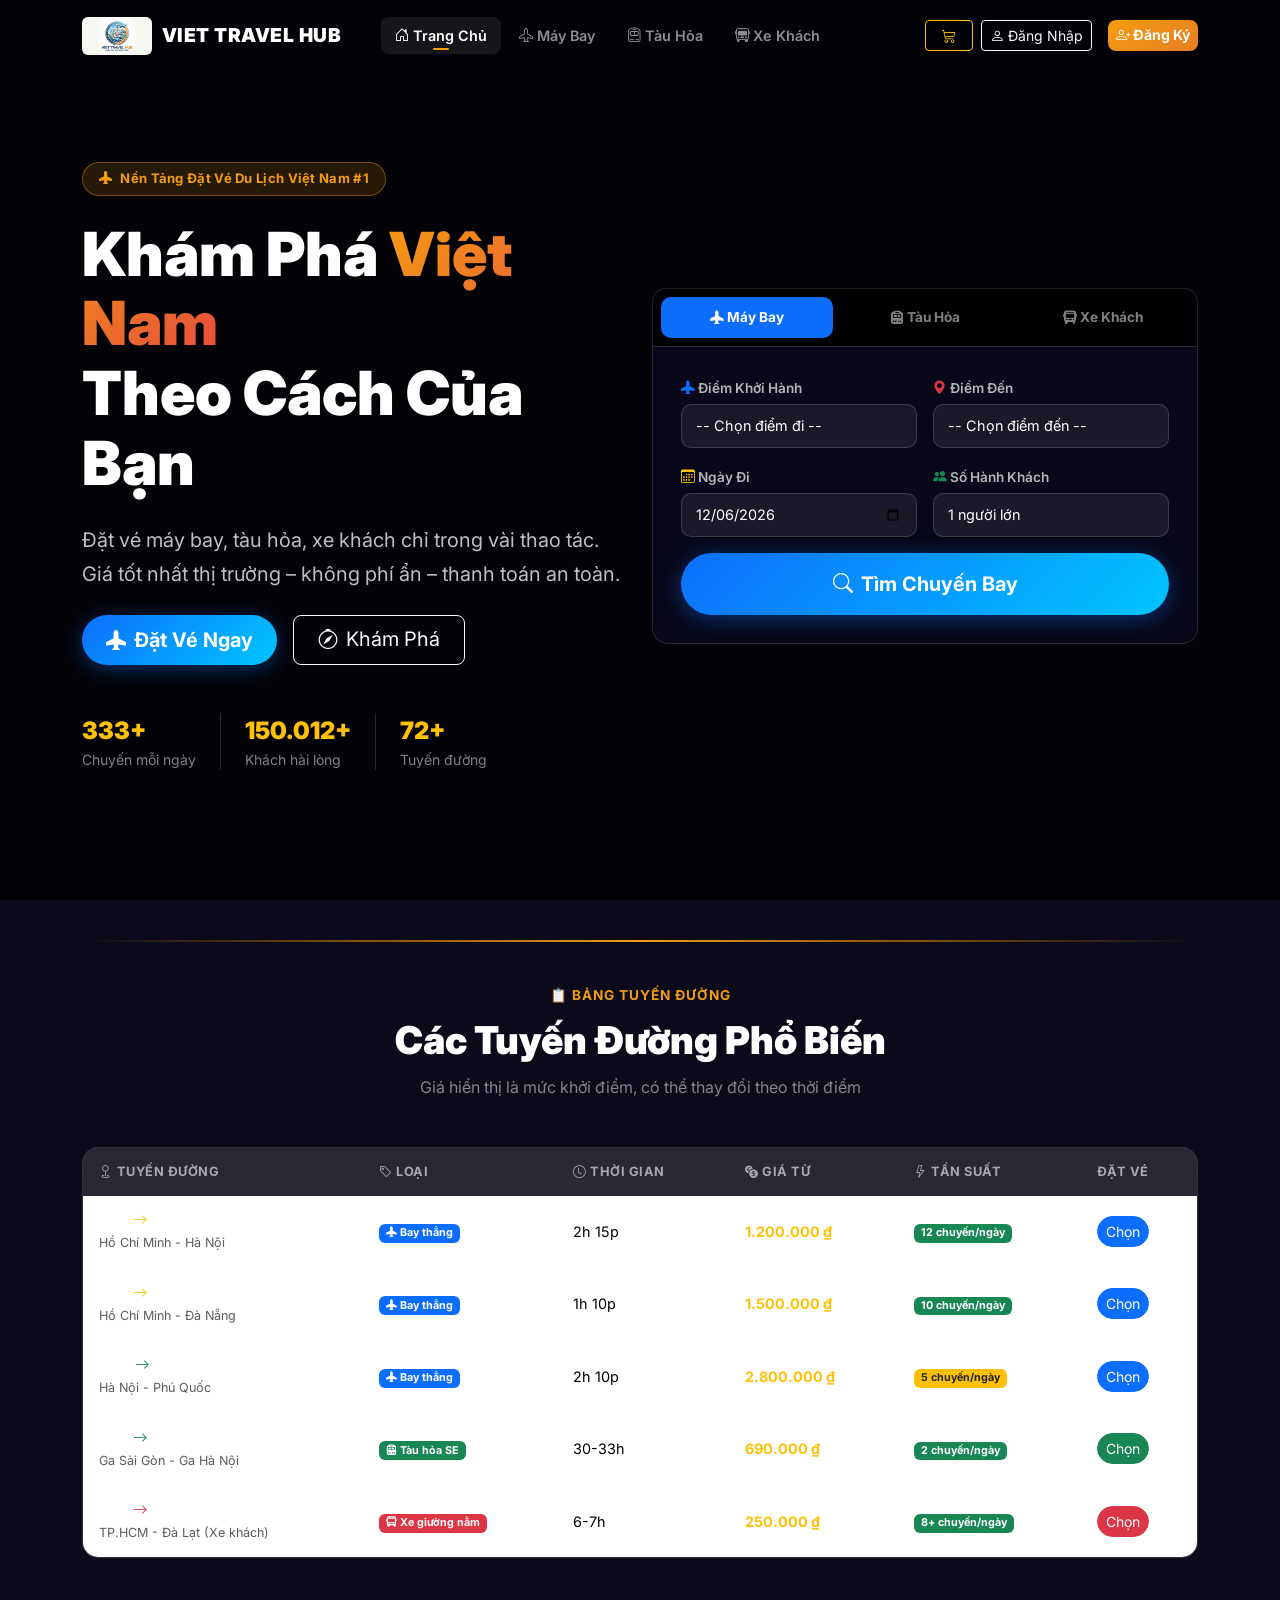
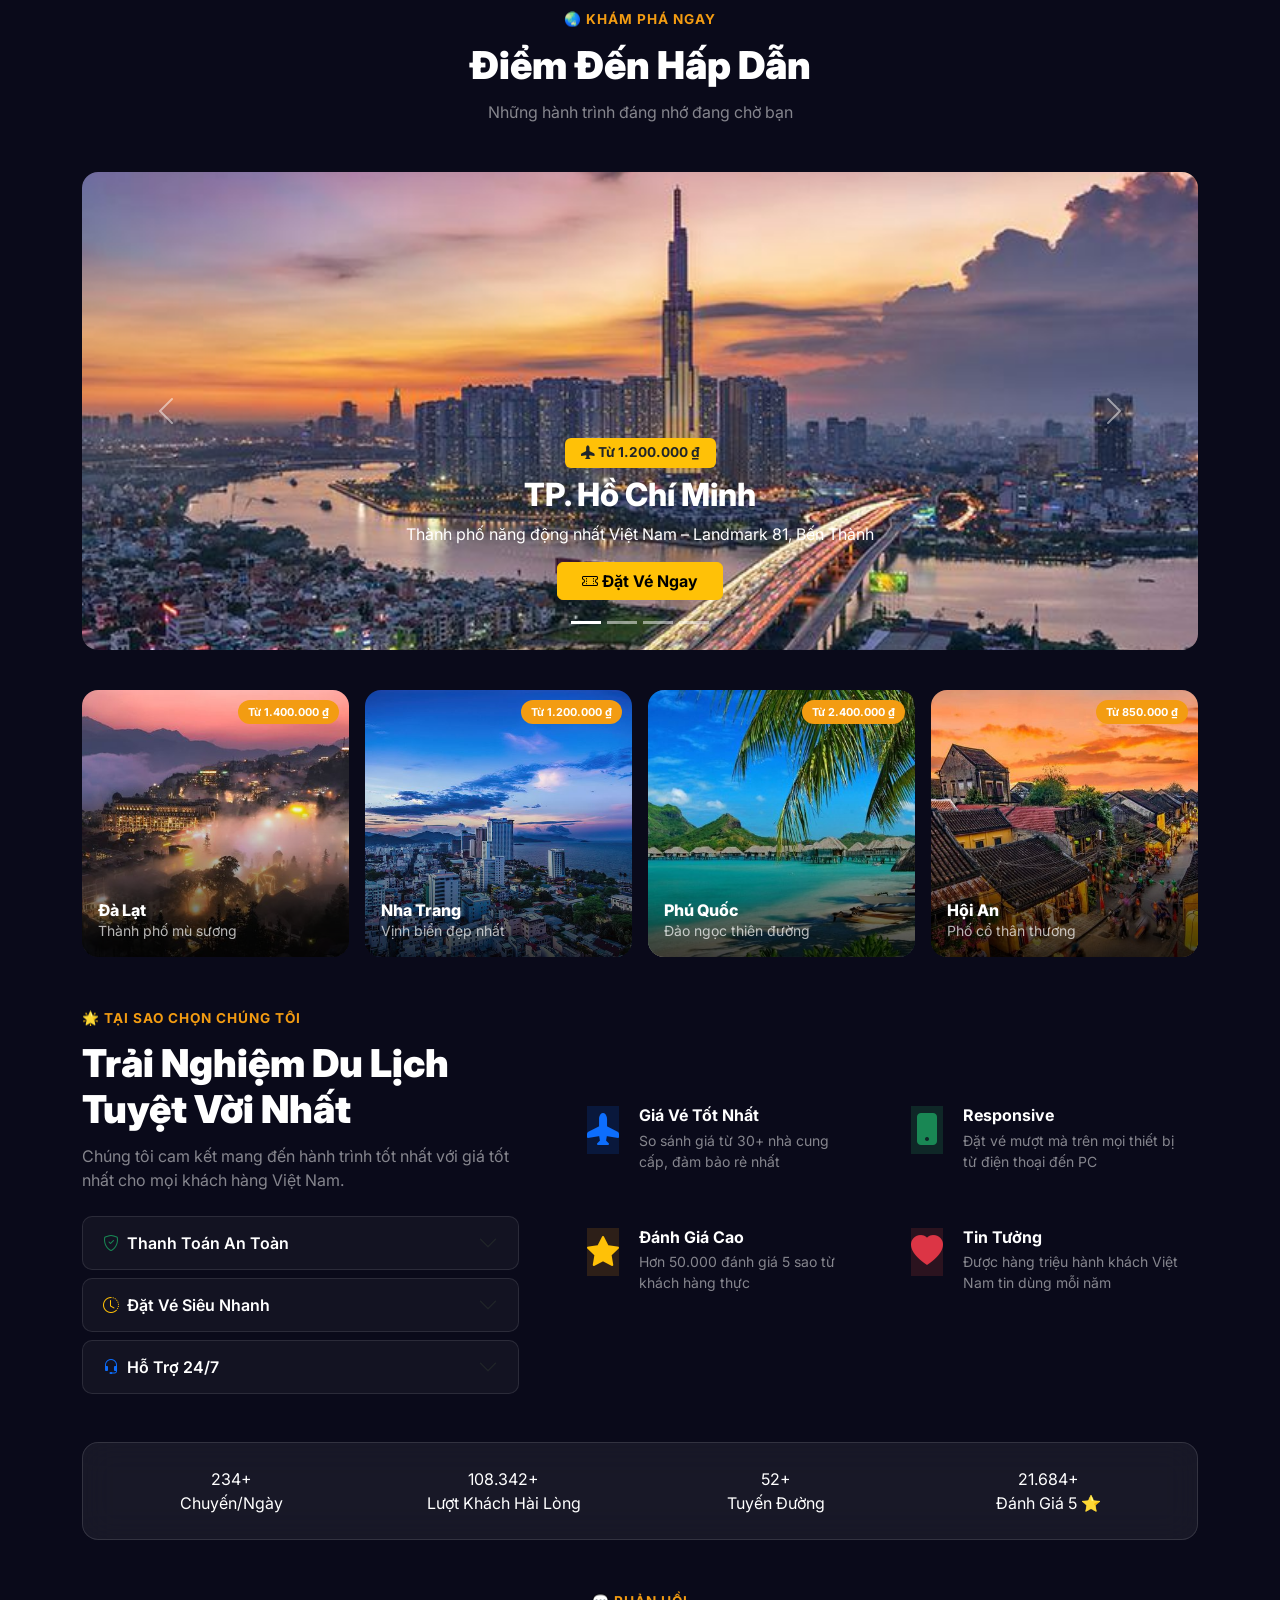
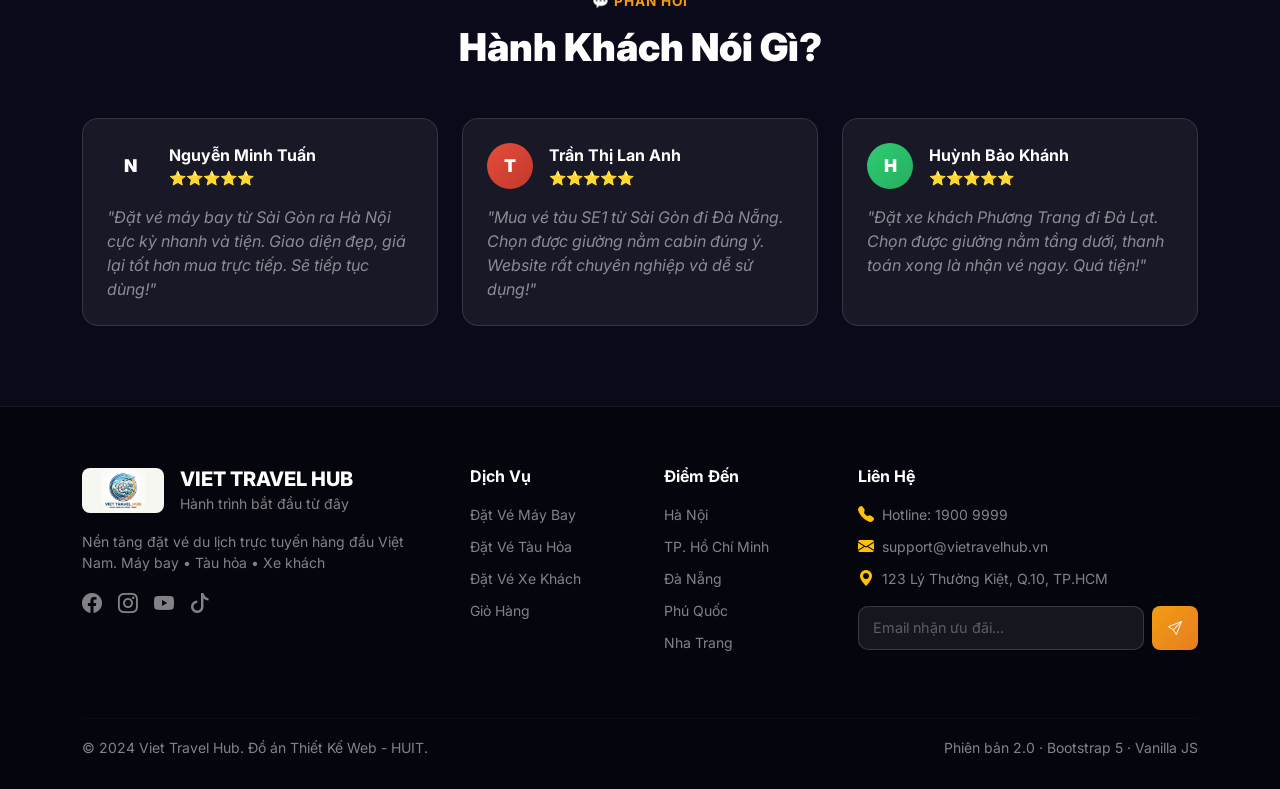
==== commit 76663bd9: "Update :  chia file" ====
--- a/index.html
+++ b/index.html
@@ -9,7 +9,8 @@
     <link href="https://cdn.jsdelivr.net/npm/bootstrap@5.0.2/dist/css/bootstrap.min.css" rel="stylesheet" crossorigin="anonymous">
     <link rel="stylesheet" href="https://cdn.jsdelivr.net/npm/bootstrap-icons@1.10.5/font/bootstrap-icons.css">
     <link href="https://fonts.googleapis.com/css2?family=Inter:wght@300;400;500;600;700;800;900&display=swap" rel="stylesheet">
-    <link rel="stylesheet" href="css/style.css">
+    <link rel="stylesheet" href="css/overlay.css">
+    <link rel="stylesheet" href="css/index.css">
 
     <!-- Internal CSS chỉ dùng cho trang chủ -->
     <style>
@@ -53,7 +54,7 @@
             0%, 100% { opacity: 1; transform: scale(1); }
             50% { opacity: 0.5; transform: scale(1.15); }
         }
-        #dest-carousel .carousel-item { height: 100%; }
+        #carouselDiemDen .carousel-item { height: 100%; }
     </style>
 </head>
 <body>
@@ -65,41 +66,41 @@
     <div class="overlay"></div>
 
     <!-- ======================== LOADING ======================== -->
-    <div class="loader-curtain" id="loader">
+    <div class="loader-curtain" id="manHinhCho">
         <i class="bi bi-airplane-fill plane-spinner"></i>
         <h3 class="mt-3 text-white fw-light">Đang bay đến Viet Travel Hub...</h3>
     </div>
 
     <!-- ======================== NAVBAR ======================== -->
-    <nav class="navbar navbar-expand-lg navbar-dark fixed-top" id="mainNav">
+    <nav class="navbar navbar-expand-lg navbar-dark fixed-top" id="thanhDieuHuong">
         <div class="container">
-            <a class="navbar-brand" href="index.html" onclick="chuyenTrang(event,'index.html')">
-                <img src="jpg/Logo.jpg" alt="Logo" id="navbar-logo-img"
+            <a class="navbar-brand" href="index.html" >
+                <img src="img/Logo.jpg" alt="Logo" id="anhLogo"
                      style="height:38px; border-radius:6px;" onerror="this.style.display='none'">
                 VIET TRAVEL HUB
             </a>
 
             <button class="navbar-toggler border-0" type="button"
-                    data-bs-toggle="collapse" data-bs-target="#navMenu">
+                    data-bs-toggle="collapse" data-bs-target="#menuChinh">
                 <span class="navbar-toggler-icon"></span>
             </button>
 
-            <div class="collapse navbar-collapse justify-content-center" id="navMenu">
+            <div class="collapse navbar-collapse justify-content-center" id="menuChinh">
                 <ul class="navbar-nav align-items-lg-center gap-1 me-auto ms-lg-4">
                     <li class="nav-item"><a class="nav-link active" href="index.html"><i class="bi bi-house-door"></i> Trang Chủ</a></li>
-                    <li class="nav-item"><a class="nav-link" href="flight.html" onclick="chuyenTrang(event,'flight.html')"><i class="bi bi-airplane"></i> Máy Bay</a></li>
-                    <li class="nav-item"><a class="nav-link" href="train.html" onclick="chuyenTrang(event,'train.html')"><i class="bi bi-train-front"></i> Tàu Hỏa</a></li>
-                    <li class="nav-item"><a class="nav-link" href="bus.html" onclick="chuyenTrang(event,'bus.html')"><i class="bi bi-bus-front"></i> Xe Khách</a></li>
+                    <li class="nav-item"><a class="nav-link" href="html/flight.html" ><i class="bi bi-airplane"></i> Máy Bay</a></li>
+                    <li class="nav-item"><a class="nav-link" href="html/train.html" ><i class="bi bi-train-front"></i> Tàu Hỏa</a></li>
+                    <li class="nav-item"><a class="nav-link" href="html/bus.html" ><i class="bi bi-bus-front"></i> Xe Khách</a></li>
                 </ul>
 
                 <div class="d-flex align-items-center gap-2 mt-3 mt-lg-0">
                     <!-- Giỏ hàng -->
-                    <a class="btn btn-outline-warning btn-sm px-3 position-relative" href="cart.html" onclick="chuyenTrang(event,'cart.html')">
+                    <a class="btn btn-outline-warning btn-sm px-3 position-relative" href="html/cart.html" >
                         <i class="bi bi-cart3"></i>
-                        <span class="position-absolute top-0 start-100 translate-middle badge rounded-pill bg-danger" id="cart-count">0</span>
+                        <span class="position-absolute top-0 start-100 translate-middle badge rounded-pill bg-danger" id="soLuongGioHang">0</span>
                     </a>
                     <!-- Khu vực auth (JS fill vào) -->
-                    <div id="navbar-auth-area" class="d-flex gap-2"></div>
+                    <div id="khuVucDangNhap" class="d-flex gap-2"></div>
                 </div>
             </div>
         </div>
@@ -126,7 +127,7 @@
                     </p>
 
                     <div class="d-flex flex-wrap gap-3 mb-5">
-                        <a href="flight.html" class="btn btn-custom btn-lg" onclick="chuyenTrang(event,'flight.html')">
+                        <a href="html/flight.html" class="btn btn-custom btn-lg" >
                             <i class="bi bi-airplane-fill me-2"></i>Đặt Vé Ngay
                         </a>
                         <a href="#section-diem-den" class="btn btn-outline-light btn-lg px-4">
@@ -137,17 +138,17 @@
                     <!-- Thống kê nhỏ -->
                     <div class="d-flex flex-wrap gap-4">
                         <div>
-                            <div class="fw-900 fs-4 text-warning" id="count1">0</div>
+                            <div class="fw-900 fs-4 text-warning" id="demChuyen">0</div>
                             <div class="small text-white-50">Chuyến mỗi ngày</div>
                         </div>
                         <div style="width:1px;background:rgba(255,255,255,0.15);"></div>
                         <div>
-                            <div class="fw-900 fs-4 text-warning" id="count2">0</div>
+                            <div class="fw-900 fs-4 text-warning" id="demKhach">0</div>
                             <div class="small text-white-50">Khách hài lòng</div>
                         </div>
                         <div style="width:1px;background:rgba(255,255,255,0.15);"></div>
                         <div>
-                            <div class="fw-900 fs-4 text-warning" id="count3">0</div>
+                            <div class="fw-900 fs-4 text-warning" id="demTuyen">0</div>
                             <div class="small text-white-50">Tuyến đường</div>
                         </div>
                     </div>
@@ -158,24 +159,24 @@
                     <div>
                         <!-- Tab chọn loại vé -->
                         <div class="search-tab-bar">
-                            <button class="search-tab-btn active" id="stab-bay" onclick="hienSearchTab('bay')">
+                            <button class="search-tab-btn active" id="tabMayBay" onclick="hienSearchTab('bay')">
                                 <i class="bi bi-airplane-fill"></i> Máy Bay
                             </button>
-                            <button class="search-tab-btn" id="stab-tau" onclick="hienSearchTab('tau')">
+                            <button class="search-tab-btn" id="tabTauHoa" onclick="hienSearchTab('tau')">
                                 <i class="bi bi-train-front-fill"></i> Tàu Hỏa
                             </button>
-                            <button class="search-tab-btn" id="stab-xe" onclick="hienSearchTab('xe')">
+                            <button class="search-tab-btn" id="tabXeKhach" onclick="hienSearchTab('xe')">
                                 <i class="bi bi-bus-front-fill"></i> Xe Khách
                             </button>
                         </div>
 
                         <!-- Panel tìm Máy Bay -->
                         <div class="search-form-panel">
-                            <div id="panel-bay" class="search-panel active">
+                            <div id="khungMayBay" class="search-panel active">
                                 <div class="row g-3">
                                     <div class="col-md-6">
                                         <label class="form-label"><i class="bi bi-airplane-fill text-primary"></i> Điểm Khởi Hành</label>
-                                        <select class="form-select" id="home-bay-tu">
+                                        <select class="form-select" id="timMayBayTu">
                                             <option value="">-- Chọn điểm đi --</option>
                                             <option value="SGN">✈ TP. Hồ Chí Minh (SGN)</option>
                                             <option value="HAN">✈ Hà Nội (HAN)</option>
@@ -185,7 +186,7 @@
                                     </div>
                                     <div class="col-md-6">
                                         <label class="form-label"><i class="bi bi-geo-alt-fill text-danger"></i> Điểm Đến</label>
-                                        <select class="form-select" id="home-bay-den">
+                                        <select class="form-select" id="timMayBayDen">
                                             <option value="">-- Chọn điểm đến --</option>
                                             <option value="HAN">✈ Hà Nội (HAN)</option>
                                             <option value="DAD">✈ Đà Nẵng (DAD)</option>
@@ -196,11 +197,11 @@
                                     </div>
                                     <div class="col-md-6">
                                         <label class="form-label"><i class="bi bi-calendar3 text-warning"></i> Ngày Đi</label>
-                                        <input type="date" class="form-control" id="home-bay-ngay">
+                                        <input type="date" class="form-control" id="timMayBayNgay">
                                     </div>
                                     <div class="col-md-6">
                                         <label class="form-label"><i class="bi bi-people-fill text-success"></i> Số Hành Khách</label>
-                                        <select class="form-select" id="home-bay-sl">
+                                        <select class="form-select" id="timMayBaySoLuong">
                                             <option value="1">1 người lớn</option>
                                             <option value="2">2 người lớn</option>
                                             <option value="3">3 người lớn</option>
@@ -216,41 +217,41 @@
                             </div>
 
                             <!-- Panel tìm Tàu Hỏa -->
-                            <div id="panel-tau" class="search-panel">
+                            <div id="khungTauHoa" class="search-panel">
                                 <div class="row g-3">
                                     <div class="col-12 d-flex gap-4 align-items-center mb-2">
                                         <div class="form-check">
-                                            <input class="form-check-input" type="radio" name="home-tau-trip" id="home-tau-oneway" value="oneway" checked onchange="document.getElementById('home-tau-ngayve').disabled = true">
+                                            <input class="form-check-input" type="radio" name="loaiChuyenTau" id="timTauMotChieu" value="oneway" checked onchange="document.getElementById('timTauNgayVe').disabled = true">
                                             <label class="form-check-label">Một chiều</label>
                                         </div>
                                         <div class="form-check">
-                                            <input class="form-check-input" type="radio" name="home-tau-trip" id="home-tau-roundtrip" value="roundtrip" onchange="document.getElementById('home-tau-ngayve').disabled = false">
+                                            <input class="form-check-input" type="radio" name="loaiChuyenTau" id="timTauKhuHoi" value="roundtrip" onchange="document.getElementById('timTauNgayVe').disabled = false">
                                             <label class="form-check-label">Khứ hồi</label>
                                         </div>
                                     </div>
                                     <div class="col-md-6">
                                         <label class="form-label"><i class="bi bi-train-front-fill text-success"></i> Ga Đi</label>
-                                        <input type="text" class="form-control" id="home-tau-tu" list="train-stations-home" placeholder="-- Chọn ga đi --">
+                                        <input type="text" class="form-control" id="timTauTu" list="danhSachGaTauTrangChu" placeholder="-- Chọn ga đi --">
                                     </div>
                                     <div class="col-md-6">
                                         <label class="form-label"><i class="bi bi-geo-alt-fill text-danger"></i> Ga Đến</label>
-                                        <input type="text" class="form-control" id="home-tau-den" list="train-stations-home" placeholder="-- Chọn ga đến --">
+                                        <input type="text" class="form-control" id="timTauDen" list="danhSachGaTauTrangChu" placeholder="-- Chọn ga đến --">
                                     </div>
                                     <div class="col-md-6">
                                         <label class="form-label"><i class="bi bi-calendar3 text-warning"></i> Ngày Đi</label>
-                                        <input type="date" class="form-control" id="home-tau-ngay">
+                                        <input type="date" class="form-control" id="timTauNgayDi">
                                     </div>
                                     <div class="col-md-6">
                                         <label class="form-label"><i class="bi bi-calendar3 text-info"></i> Ngày Về</label>
-                                        <input type="date" class="form-control" id="home-tau-ngayve" disabled>
+                                        <input type="date" class="form-control" id="timTauNgayVe" disabled>
                                     </div>
                                     <div class="col-md-6">
                                         <label class="form-label"><i class="bi bi-person-fill text-primary"></i> Người Lớn</label>
-                                        <input type="number" class="form-control" id="home-tau-adults" value="1" min="1">
+                                        <input type="number" class="form-control" id="timTauNguoiLon" value="1" min="1">
                                     </div>
                                     <div class="col-md-6">
                                         <label class="form-label"><i class="bi bi-person text-secondary"></i> Trẻ Em</label>
-                                        <input type="number" class="form-control" id="home-tau-children" value="0" min="0">
+                                        <input type="number" class="form-control" id="timTauTreEm" value="0" min="0">
                                     </div>
                                     <div class="col-12 mt-4">
                                         <button class="btn w-100 py-3 fs-5" style="background:linear-gradient(135deg,#2ecc71,#27ae60);color:#fff;font-weight:700;border-radius:50px;" onclick="timKiemNhanh('train')">
@@ -258,7 +259,7 @@
                                         </button>
                                     </div>
                                 </div>
-                                <datalist id="train-stations-home">
+                                <datalist id="danhSachGaTauTrangChu">
                                     <option value="SGN">Ga Sài Gòn (SGN)</option>
                                     <option value="DAD">Ga Đà Nẵng (DAD)</option>
                                     <option value="HAN">Ga Hà Nội (HAN)</option>
@@ -270,11 +271,11 @@
                             </div>
 
                             <!-- Panel tìm Xe Khách -->
-                            <div id="panel-xe" class="search-panel">
+                            <div id="khungXeKhach" class="search-panel">
                                 <div class="row g-3">
                                     <div class="col-md-6">
                                         <label class="form-label"><i class="bi bi-bus-front-fill text-danger"></i> Điểm Đi</label>
-                                        <select class="form-select" id="home-xe-tu">
+                                        <select class="form-select" id="timXeTu">
                                             <option value="">-- Chọn điểm đi --</option>
                                             <option value="SGN">🚌 TP. Hồ Chí Minh</option>
                                             <option value="DLI">🚌 Đà Lạt</option>
@@ -283,7 +284,7 @@
                                     </div>
                                     <div class="col-md-6">
                                         <label class="form-label"><i class="bi bi-geo-alt-fill text-danger"></i> Điểm Đến</label>
-                                        <select class="form-select" id="home-xe-den">
+                                        <select class="form-select" id="timXeDen">
                                             <option value="">-- Chọn điểm đến --</option>
                                             <option value="DLI">🚌 Đà Lạt</option>
                                             <option value="CXR">🚌 Nha Trang</option>
@@ -292,7 +293,7 @@
                                     </div>
                                     <div class="col-md-6">
                                         <label class="form-label"><i class="bi bi-calendar3 text-warning"></i> Ngày Đi</label>
-                                        <input type="date" class="form-control" id="home-xe-ngay">
+                                        <input type="date" class="form-control" id="timXeNgay">
                                     </div>
                                     <div class="col-12">
                                         <button class="btn w-100 py-3 fs-5" style="background:linear-gradient(135deg,#e74c3c,#c0392b);color:#fff;font-weight:700;border-radius:50px;" onclick="timKiemNhanh('bus')">
@@ -336,7 +337,7 @@
                         <td class="d-none d-md-table-cell">2h 15p</td>
                         <td class="text-warning fw-bold">1.200.000 ₫</td>
                         <td class="d-none d-lg-table-cell"><span class="badge bg-success">12 chuyến/ngày</span></td>
-                        <td><button class="btn btn-sm btn-primary rounded-pill" onclick="chuyenTrang(event,'flight.html')">Chọn</button></td>
+                        <td><button class="btn btn-sm btn-primary rounded-pill" >Chọn</button></td>
                     </tr>
                     <tr>
                         <td><span class="fw-bold text-white">SGN <i class="bi bi-arrow-right text-warning"></i> DAD</span><br><small class="text-muted">Hồ Chí Minh - Đà Nẵng</small></td>
@@ -344,7 +345,7 @@
                         <td class="d-none d-md-table-cell">1h 10p</td>
                         <td class="text-warning fw-bold">1.500.000 ₫</td>
                         <td class="d-none d-lg-table-cell"><span class="badge bg-success">10 chuyến/ngày</span></td>
-                        <td><button class="btn btn-sm btn-primary rounded-pill" onclick="chuyenTrang(event,'flight.html')">Chọn</button></td>
+                        <td><button class="btn btn-sm btn-primary rounded-pill" >Chọn</button></td>
                     </tr>
                     <tr>
                         <td><span class="fw-bold text-white">HAN <i class="bi bi-arrow-right text-success"></i> PQC</span><br><small class="text-muted">Hà Nội - Phú Quốc</small></td>
@@ -352,7 +353,7 @@
                         <td class="d-none d-md-table-cell">2h 10p</td>
                         <td class="text-warning fw-bold">2.800.000 ₫</td>
                         <td class="d-none d-lg-table-cell"><span class="badge bg-warning text-dark">5 chuyến/ngày</span></td>
-                        <td><button class="btn btn-sm btn-primary rounded-pill" onclick="chuyenTrang(event,'flight.html')">Chọn</button></td>
+                        <td><button class="btn btn-sm btn-primary rounded-pill" >Chọn</button></td>
                     </tr>
                     <tr>
                         <td><span class="fw-bold text-white">SGN <i class="bi bi-arrow-right text-success"></i> HAN</span><br><small class="text-muted">Ga Sài Gòn - Ga Hà Nội</small></td>
@@ -360,7 +361,7 @@
                         <td class="d-none d-md-table-cell">30-33h</td>
                         <td class="text-warning fw-bold">690.000 ₫</td>
                         <td class="d-none d-lg-table-cell"><span class="badge bg-success">2 chuyến/ngày</span></td>
-                        <td><button class="btn btn-sm btn-success rounded-pill" onclick="chuyenTrang(event,'train.html')">Chọn</button></td>
+                        <td><button class="btn btn-sm btn-success rounded-pill" >Chọn</button></td>
                     </tr>
                     <tr>
                         <td><span class="fw-bold text-white">SGN <i class="bi bi-arrow-right text-danger"></i> DLI</span><br><small class="text-muted">TP.HCM - Đà Lạt (Xe khách)</small></td>
@@ -368,7 +369,7 @@
                         <td class="d-none d-md-table-cell">6-7h</td>
                         <td class="text-warning fw-bold">250.000 ₫</td>
                         <td class="d-none d-lg-table-cell"><span class="badge bg-success">8+ chuyến/ngày</span></td>
-                        <td><button class="btn btn-sm btn-danger rounded-pill" onclick="chuyenTrang(event,'bus.html')">Chọn</button></td>
+                        <td><button class="btn btn-sm btn-danger rounded-pill" >Chọn</button></td>
                     </tr>
                 </tbody>
             </table>
@@ -384,80 +385,80 @@
         </div>
 
         <!-- Bootstrap Carousel điểm đến -->
-        <div id="dest-carousel" class="carousel slide mb-4" data-bs-ride="carousel" data-bs-interval="3500">
+        <div id="carouselDiemDen" class="carousel slide mb-4" data-bs-ride="carousel" data-bs-interval="3500">
             <div class="carousel-inner rounded-4 overflow-hidden" style="aspect-ratio: 21/9; max-height: 550px; background: #000;">
                 <div class="carousel-item active" style="height: 100%;">
-                    <img src="jpg/HCM.jpg" class="d-block w-100 h-100" style="object-fit:cover;" alt="TP. Hồ Chí Minh">
+                    <img src="img/HCM.jpg" class="d-block w-100 h-100" style="object-fit:cover;" alt="TP. Hồ Chí Minh">
                     <div class="carousel-caption d-block" style="bottom:30px;">
                         <span class="badge bg-warning text-dark mb-2 px-3 py-2" style="font-size:0.85rem;">
                             <i class="bi bi-airplane-fill"></i> Từ 1.200.000 ₫
                         </span>
                         <h3 class="fw-800 fs-2">TP. Hồ Chí Minh</h3>
                         <p class="mb-3">Thành phố năng động nhất Việt Nam – Landmark 81, Bến Thành</p>
-                        <a href="flight.html" class="btn btn-warning px-4 fw-bold" onclick="chuyenTrang(event,'flight.html')">
+                        <a href="html/flight.html" class="btn btn-warning px-4 fw-bold" >
                             <i class="bi bi-ticket-perforated"></i> Đặt Vé Ngay
                         </a>
                     </div>
                 </div>
                 <div class="carousel-item" style="height: 100%;">
-                    <img src="jpg/Ha-Noi.jpg" class="d-block w-100 h-100" style="object-fit:cover;" alt="Hà Nội">
+                    <img src="img/Ha-Noi.jpg" class="d-block w-100 h-100" style="object-fit:cover;" alt="Hà Nội">
                     <div class="carousel-caption d-block" style="bottom:30px;">
                         <span class="badge bg-warning text-dark mb-2 px-3 py-2" style="font-size:0.85rem;">
                             <i class="bi bi-airplane-fill"></i> Từ 1.300.000 ₫
                         </span>
                         <h3 class="fw-800 fs-2">Hà Nội</h3>
                         <p class="mb-3">Thủ đô nghìn năm văn hiến – Hồ Hoàn Kiếm, Lăng Bác</p>
-                        <a href="flight.html" class="btn btn-warning px-4 fw-bold" onclick="chuyenTrang(event,'flight.html')">
+                        <a href="html/flight.html" class="btn btn-warning px-4 fw-bold" >
                             <i class="bi bi-ticket-perforated"></i> Đặt Vé Ngay
                         </a>
                     </div>
                 </div>
                 <div class="carousel-item" style="height: 100%;">
-                    <img src="jpg/Da-Nang.jpg" class="d-block w-100 h-100" style="object-fit:cover;" alt="Đà Nẵng">
+                    <img src="img/Da-Nang.jpg" class="d-block w-100 h-100" style="object-fit:cover;" alt="Đà Nẵng">
                     <div class="carousel-caption d-block" style="bottom:30px;">
                         <span class="badge bg-warning text-dark mb-2 px-3 py-2" style="font-size:0.85rem;">
                             <i class="bi bi-airplane-fill"></i> Từ 1.500.000 ₫
                         </span>
                         <h3 class="fw-800 fs-2">Đà Nẵng</h3>
                         <p class="mb-3">Thành phố đáng sống – Cầu Rồng, Bà Nà Hills, biển Mỹ Khê</p>
-                        <a href="flight.html" class="btn btn-warning px-4 fw-bold" onclick="chuyenTrang(event,'flight.html')">
+                        <a href="html/flight.html" class="btn btn-warning px-4 fw-bold" >
                             <i class="bi bi-ticket-perforated"></i> Đặt Vé Ngay
                         </a>
                     </div>
                 </div>
                 <div class="carousel-item" style="height: 100%;">
-                    <img src="jpg/Phu-Quoc.jpg" class="d-block w-100 h-100" style="object-fit:cover;" alt="Phú Quốc">
+                    <img src="img/Phu-Quoc.jpg" class="d-block w-100 h-100" style="object-fit:cover;" alt="Phú Quốc">
                     <div class="carousel-caption d-block" style="bottom:30px;">
                         <span class="badge bg-warning text-dark mb-2 px-3 py-2" style="font-size:0.85rem;">
                             <i class="bi bi-airplane-fill"></i> Từ 2.800.000 ₫
                         </span>
                         <h3 class="fw-800 fs-2">Phú Quốc</h3>
                         <p class="mb-3">Đảo Ngọc thiên đường – Bãi Sao, VinWonders, Dinh Cậu</p>
-                        <a href="flight.html" class="btn btn-warning px-4 fw-bold" onclick="chuyenTrang(event,'flight.html')">
+                        <a href="html/flight.html" class="btn btn-warning px-4 fw-bold" >
                             <i class="bi bi-ticket-perforated"></i> Đặt Vé Ngay
                         </a>
                     </div>
                 </div>
             </div>
-            <button class="carousel-control-prev" type="button" data-bs-target="#dest-carousel" data-bs-slide="prev">
+            <button class="carousel-control-prev" type="button" data-bs-target="#carouselDiemDen" data-bs-slide="prev">
                 <span class="carousel-control-prev-icon"></span>
             </button>
-            <button class="carousel-control-next" type="button" data-bs-target="#dest-carousel" data-bs-slide="next">
+            <button class="carousel-control-next" type="button" data-bs-target="#carouselDiemDen" data-bs-slide="next">
                 <span class="carousel-control-next-icon"></span>
             </button>
             <div class="carousel-indicators">
-                <button type="button" data-bs-target="#dest-carousel" data-bs-slide-to="0" class="active"></button>
-                <button type="button" data-bs-target="#dest-carousel" data-bs-slide-to="1"></button>
-                <button type="button" data-bs-target="#dest-carousel" data-bs-slide-to="2"></button>
-                <button type="button" data-bs-target="#dest-carousel" data-bs-slide-to="3"></button>
+                <button type="button" data-bs-target="#carouselDiemDen" data-bs-slide-to="0" class="active"></button>
+                <button type="button" data-bs-target="#carouselDiemDen" data-bs-slide-to="1"></button>
+                <button type="button" data-bs-target="#carouselDiemDen" data-bs-slide-to="2"></button>
+                <button type="button" data-bs-target="#carouselDiemDen" data-bs-slide-to="3"></button>
             </div>
         </div>
 
         <!-- Grid điểm đến nhanh -->
         <div class="row g-3 mt-2">
             <div class="col-6 col-md-3">
-                <div class="dest-card" onclick="chuyenTrang(event,'flight.html')">
-                    <img src="jpg/Da-Lat.jpg" alt="Đà Lạt">
+                <div class="dest-card" >
+                    <img src="img/Da-Lat.jpg" alt="Đà Lạt">
                     <div class="dest-price-badge">Từ 1.400.000 ₫</div>
                     <div class="dest-card-overlay">
                         <h5>Đà Lạt</h5>
@@ -466,8 +467,8 @@
                 </div>
             </div>
             <div class="col-6 col-md-3">
-                <div class="dest-card" onclick="chuyenTrang(event,'flight.html')">
-                    <img src="jpg/Nha-Trang.jpg" alt="Nha Trang">
+                <div class="dest-card" >
+                    <img src="img/Nha-Trang.jpg" alt="Nha Trang">
                     <div class="dest-price-badge">Từ 1.200.000 ₫</div>
                     <div class="dest-card-overlay">
                         <h5>Nha Trang</h5>
@@ -476,8 +477,8 @@
                 </div>
             </div>
             <div class="col-6 col-md-3">
-                <div class="dest-card" onclick="chuyenTrang(event,'flight.html')">
-                    <img src="jpg/Phu-Quoc.jpg" alt="Phú Quốc">
+                <div class="dest-card" >
+                    <img src="img/Phu-Quoc.jpg" alt="Phú Quốc">
                     <div class="dest-price-badge">Từ 2.400.000 ₫</div>
                     <div class="dest-card-overlay">
                         <h5>Phú Quốc</h5>
@@ -486,8 +487,8 @@
                 </div>
             </div>
             <div class="col-6 col-md-3">
-                <div class="dest-card" onclick="chuyenTrang(event,'train.html')">
-                    <img src="jpg/Hoi-An.jpg" alt="Hội An">
+                <div class="dest-card" >
+                    <img src="img/Hoi-An.jpg" alt="Hội An">
                     <div class="dest-price-badge">Từ 850.000 ₫</div>
                     <div class="dest-card-overlay">
                         <h5>Hội An</h5>
@@ -507,16 +508,16 @@
                 <p class="section-sub mb-4">Chúng tôi cam kết mang đến hành trình tốt nhất với giá tốt nhất cho mọi khách hàng Việt Nam.</p>
 
                 <!-- Bootstrap Accordion -->
-                <div class="accordion accordion-flush" id="accordionTinhNang">
+                <div class="accordion accordion-flush" id="danhSachTinhNang">
                     <div class="accordion-item" style="background:rgba(255,255,255,0.04);border:1px solid rgba(255,255,255,0.1);border-radius:10px;margin-bottom:8px;">
                         <h2 class="accordion-header">
                             <button class="accordion-button collapsed fw-600 text-white" type="button"
-                                    data-bs-toggle="collapse" data-bs-target="#acc1"
+                                    data-bs-toggle="collapse" data-bs-target="#tinhNang1"
                                     style="background:transparent;color:#fff;">
                                 <i class="bi bi-shield-check text-success me-2"></i>Thanh Toán An Toàn
                             </button>
                         </h2>
-                        <div id="acc1" class="accordion-collapse collapse" data-bs-parent="#accordionTinhNang">
+                        <div id="tinhNang1" class="accordion-collapse collapse" data-bs-parent="#danhSachTinhNang">
                             <div class="accordion-body text-white-50">
                                 Bảo mật SSL 256-bit, hỗ trợ thanh toán qua thẻ, ví điện tử, QR Pay. Hoàn tiền 100% nếu hủy chuyến.
                             </div>
@@ -525,12 +526,12 @@
                     <div class="accordion-item" style="background:rgba(255,255,255,0.04);border:1px solid rgba(255,255,255,0.1);border-radius:10px;margin-bottom:8px;">
                         <h2 class="accordion-header">
                             <button class="accordion-button collapsed fw-600 text-white" type="button"
-                                    data-bs-toggle="collapse" data-bs-target="#acc2"
+                                    data-bs-toggle="collapse" data-bs-target="#tinhNang2"
                                     style="background:transparent;color:#fff;">
                                 <i class="bi bi-clock-history text-warning me-2"></i>Đặt Vé Siêu Nhanh
                             </button>
                         </h2>
-                        <div id="acc2" class="accordion-collapse collapse" data-bs-parent="#accordionTinhNang">
+                        <div id="tinhNang2" class="accordion-collapse collapse" data-bs-parent="#danhSachTinhNang">
                             <div class="accordion-body text-white-50">
                                 Chỉ cần 3 bước đơn giản: Chọn tuyến → Chọn ghế → Thanh toán. Vé được xác nhận tức thì qua email.
                             </div>
@@ -539,12 +540,12 @@
                     <div class="accordion-item" style="background:rgba(255,255,255,0.04);border:1px solid rgba(255,255,255,0.1);border-radius:10px;">
                         <h2 class="accordion-header">
                             <button class="accordion-button collapsed fw-600 text-white" type="button"
-                                    data-bs-toggle="collapse" data-bs-target="#acc3"
+                                    data-bs-toggle="collapse" data-bs-target="#tinhNang3"
                                     style="background:transparent;color:#fff;">
                                 <i class="bi bi-headset text-primary me-2"></i>Hỗ Trợ 24/7
                             </button>
                         </h2>
-                        <div id="acc3" class="accordion-collapse collapse" data-bs-parent="#accordionTinhNang">
+                        <div id="tinhNang3" class="accordion-collapse collapse" data-bs-parent="#danhSachTinhNang">
                             <div class="accordion-body text-white-50">
                                 Đội ngũ chăm sóc khách hàng sẵn sàng hỗ trợ 24/7 qua hotline, chat trực tiếp và email.
                             </div>
@@ -610,25 +611,25 @@
             <div class="row g-4 text-center">
                 <div class="col-6 col-md-3">
                     <div class="stat-counter">
-                        <div class="num" id="cnt-chuyen">0</div>
+                        <div class="num" id="thongKeChuyen">0</div>
                         <div class="lbl">Chuyến/Ngày</div>
                     </div>
                 </div>
                 <div class="col-6 col-md-3">
                     <div class="stat-counter">
-                        <div class="num" id="cnt-khach">0</div>
+                        <div class="num" id="thongKeKhach">0</div>
                         <div class="lbl">Lượt Khách Hài Lòng</div>
                     </div>
                 </div>
                 <div class="col-6 col-md-3">
                     <div class="stat-counter">
-                        <div class="num" id="cnt-tuyen">0</div>
+                        <div class="num" id="thongKeTuyen">0</div>
                         <div class="lbl">Tuyến Đường</div>
                     </div>
                 </div>
                 <div class="col-6 col-md-3">
                     <div class="stat-counter">
-                        <div class="num" id="cnt-danhgia">0</div>
+                        <div class="num" id="thongKeDanhGia">0</div>
                         <div class="lbl">Đánh Giá 5 ⭐</div>
                     </div>
                 </div>
@@ -690,7 +691,7 @@
             <div class="row g-5 mb-5">
                 <div class="col-lg-4">
                     <div class="d-flex align-items-center gap-3 mb-3">
-                        <img src="jpg/Logo.jpg" alt="Logo" style="height:45px;border-radius:8px;" onerror="this.style.display='none'">
+                        <img src="img/Logo.jpg" alt="Logo" style="height:45px;border-radius:8px;" onerror="this.style.display='none'">
                         <div>
                             <h5 class="fw-800 text-white mb-0">VIET TRAVEL HUB</h5>
                             <small class="text-white-50">Hành trình bắt đầu từ đây</small>
@@ -707,20 +708,20 @@
                 <div class="col-6 col-lg-2">
                     <h6 class="fw-700 text-white mb-3">Dịch Vụ</h6>
                     <ul class="list-unstyled">
-                        <li class="mb-2"><a href="flight.html" class="text-white-50 text-decoration-none small" onclick="chuyenTrang(event,'flight.html')">Đặt Vé Máy Bay</a></li>
-                        <li class="mb-2"><a href="train.html" class="text-white-50 text-decoration-none small" onclick="chuyenTrang(event,'train.html')">Đặt Vé Tàu Hỏa</a></li>
-                        <li class="mb-2"><a href="bus.html" class="text-white-50 text-decoration-none small" onclick="chuyenTrang(event,'bus.html')">Đặt Vé Xe Khách</a></li>
-                        <li class="mb-2"><a href="cart.html" class="text-white-50 text-decoration-none small" onclick="chuyenTrang(event,'cart.html')">Giỏ Hàng</a></li>
+                        <li class="mb-2"><a href="html/flight.html" class="text-white-50 text-decoration-none small" >Đặt Vé Máy Bay</a></li>
+                        <li class="mb-2"><a href="html/train.html" class="text-white-50 text-decoration-none small" >Đặt Vé Tàu Hỏa</a></li>
+                        <li class="mb-2"><a href="html/bus.html" class="text-white-50 text-decoration-none small" >Đặt Vé Xe Khách</a></li>
+                        <li class="mb-2"><a href="html/cart.html" class="text-white-50 text-decoration-none small" >Giỏ Hàng</a></li>
                     </ul>
                 </div>
                 <div class="col-6 col-lg-2">
                     <h6 class="fw-700 text-white mb-3">Điểm Đến</h6>
                     <ul class="list-unstyled">
-                        <li class="mb-2"><a href="flight.html" class="text-white-50 text-decoration-none small">Hà Nội</a></li>
-                        <li class="mb-2"><a href="flight.html" class="text-white-50 text-decoration-none small">TP. Hồ Chí Minh</a></li>
-                        <li class="mb-2"><a href="flight.html" class="text-white-50 text-decoration-none small">Đà Nẵng</a></li>
-                        <li class="mb-2"><a href="flight.html" class="text-white-50 text-decoration-none small">Phú Quốc</a></li>
-                        <li class="mb-2"><a href="flight.html" class="text-white-50 text-decoration-none small">Nha Trang</a></li>
+                        <li class="mb-2"><a href="html/flight.html" class="text-white-50 text-decoration-none small">Hà Nội</a></li>
+                        <li class="mb-2"><a href="html/flight.html" class="text-white-50 text-decoration-none small">TP. Hồ Chí Minh</a></li>
+                        <li class="mb-2"><a href="html/flight.html" class="text-white-50 text-decoration-none small">Đà Nẵng</a></li>
+                        <li class="mb-2"><a href="html/flight.html" class="text-white-50 text-decoration-none small">Phú Quốc</a></li>
+                        <li class="mb-2"><a href="html/flight.html" class="text-white-50 text-decoration-none small">Nha Trang</a></li>
                     </ul>
                 </div>
                 <div class="col-lg-4">
@@ -738,7 +739,7 @@
                         <span class="text-white-50 small">123 Lý Thường Kiệt, Q.10, TP.HCM</span>
                     </div>
                     <div class="d-flex gap-2">
-                        <input type="email" class="form-control form-control-sm" placeholder="Email nhận ưu đãi..." id="email-newsletter">
+                        <input type="email" class="form-control form-control-sm" placeholder="Email nhận ưu đãi..." id="emailDangKyThem">
                         <button class="btn btn-accent btn-sm px-3" onclick="dangKyNewsletter()">
                             <i class="bi bi-send"></i>
                         </button>
@@ -782,7 +783,19 @@
     });
 
     // Chuyển đổi tab tìm kiếm trên hero
+    // Ánh xạ tên ngắn sang ID thực tế trong HTML
     function hienSearchTab(loai) {
+        var mapPanel = {
+            'bay': 'khungMayBay',
+            'tau': 'khungTauHoa',
+            'xe':  'khungXeKhach'
+        };
+        var mapTab = {
+            'bay': 'tabMayBay',
+            'tau': 'tabTauHoa',
+            'xe':  'tabXeKhach'
+        };
+
         // Ẩn tất cả panel
         var panels = document.querySelectorAll('.search-panel');
         for (var i = 0; i < panels.length; i++) {
@@ -794,9 +807,15 @@
             nutBam[j].classList.remove('active');
         }
 
-        // Hiện panel đúng
-        document.getElementById('panel-' + loai).classList.add('active');
-        document.getElementById('stab-' + loai).classList.add('active');
+        // Hiện đúng panel và kích hoạt đúng nút tab
+        var panelId = mapPanel[loai];
+        var tabId   = mapTab[loai];
+        if (panelId && document.getElementById(panelId)) {
+            document.getElementById(panelId).classList.add('active');
+        }
+        if (tabId && document.getElementById(tabId)) {
+            document.getElementById(tabId).classList.add('active');
+        }
     }
 
     // Tìm kiếm nhanh rồi chuyển trang, truyền dữ liệu qua sessionStorage
@@ -806,42 +825,42 @@
 
         if (loaiVe === 'flight') {
             trang = 'flight.html';
-            duLieu.tuSearch  = document.getElementById('home-bay-tu').value;
-            duLieu.denSearch = document.getElementById('home-bay-den').value;
-            duLieu.ngaySearch = document.getElementById('home-bay-ngay').value;
-            duLieu.slSearch  = document.getElementById('home-bay-sl').value;
+            duLieu.tuSearch  = document.getElementById('timMayBayTu').value;
+            duLieu.denSearch = document.getElementById('timMayBayDen').value;
+            duLieu.ngaySearch = document.getElementById('timMayBayNgay').value;
+            duLieu.slSearch  = document.getElementById('timMayBaySoLuong').value;
         } else if (loaiVe === 'train') {
             trang = 'train.html';
-            duLieu.tuSearch  = document.getElementById('home-tau-tu').value;
-            duLieu.denSearch = document.getElementById('home-tau-den').value;
-            duLieu.ngaySearch = document.getElementById('home-tau-ngay').value;
-            duLieu.ngayVeSearch = document.getElementById('home-tau-ngayve').value;
-            duLieu.khuHoi = document.getElementById('home-tau-roundtrip').checked;
-            duLieu.slNguoiLon = document.getElementById('home-tau-adults').value;
-            duLieu.slTreEm = document.getElementById('home-tau-children').value;
+            duLieu.tuSearch  = document.getElementById('timTauTu').value;
+            duLieu.denSearch = document.getElementById('timTauDen').value;
+            duLieu.ngaySearch = document.getElementById('timTauNgayDi').value;
+            duLieu.ngayVeSearch = document.getElementById('timTauNgayVe').value;
+            duLieu.khuHoi = document.getElementById('timTauKhuHoi').checked;
+            duLieu.slNguoiLon = document.getElementById('timTauNguoiLon').value;
+            duLieu.slTreEm = document.getElementById('timTauTreEm').value;
         } else if (loaiVe === 'bus') {
             trang = 'bus.html';
-            duLieu.tuSearch  = document.getElementById('home-xe-tu').value;
-            duLieu.denSearch = document.getElementById('home-xe-den').value;
-            duLieu.ngaySearch = document.getElementById('home-xe-ngay').value;
+            duLieu.tuSearch  = document.getElementById('timXeTu').value;
+            duLieu.denSearch = document.getElementById('timXeDen').value;
+            duLieu.ngaySearch = document.getElementById('timXeNgay').value;
         }
 
         // Lưu tham số tìm kiếm vào sessionStorage để trang kía tiếp đọc
         duLieu.loai = loaiVe;
         sessionStorage.setItem('vth_search_params', JSON.stringify(duLieu));
 
-        window.location.href = trang;
+        window.location.href = 'html/' + trang;
     }
 
     // Newsletter
     function dangKyNewsletter() {
-        var email = document.getElementById('email-newsletter').value.trim();
+        var email = document.getElementById('emailDangKyThem').value.trim();
         if (!email || email.indexOf('@') === -1) {
             alert('Vui lòng nhập email hợp lệ!');
             return;
         }
         alert('✅ Cảm ơn! Email "' + email + '" đã đăng ký nhận ưu đãi thành công!');
-        document.getElementById('email-newsletter').value = '';
+        document.getElementById('emailDangKyThem').value = '';
     }
 
     // Counter animation (Intersection Observer)
@@ -864,21 +883,21 @@
     var daChamCounter = false;
     function khoiDongCounterKhiHienThi() {
         // Dùng IntersectionObserver để biết khi nào section xuất hiện
-        var section = document.querySelector('.counter-section') || document.getElementById('cnt-chuyen');
+        var section = document.querySelector('.counter-section') || document.getElementById('thongKeChuyen');
         if (!section) return;
 
         var observer = new IntersectionObserver(function(entries) {
             for (var i = 0; i < entries.length; i++) {
                 if (entries[i].isIntersecting && !daChamCounter) {
                     daChamCounter = true;
-                    animateCounter('cnt-chuyen', 500, '+');
-                    animateCounter('cnt-khach', 250000, '+');
-                    animateCounter('cnt-tuyen', 120, '+');
-                    animateCounter('cnt-danhgia', 50000, '+');
+                    animateCounter('thongKeChuyen', 500, '+');
+                    animateCounter('thongKeKhach', 250000, '+');
+                    animateCounter('thongKeTuyen', 120, '+');
+                    animateCounter('thongKeDanhGia', 50000, '+');
                     // Cũng animate các counter trong hero
-                    animateCounter('count1', 500, '+');
-                    animateCounter('count2', 250000, '+');
-                    animateCounter('count3', 120, '+');
+                    animateCounter('demChuyen', 500, '+');
+                    animateCounter('demKhach', 250000, '+');
+                    animateCounter('demTuyen', 120, '+');
                 }
             }
         }, { threshold: 0.3 });
@@ -888,9 +907,9 @@
         // Khởi động hero counter ngay
         setTimeout(function() {
             if (!daChamCounter) {
-                animateCounter('count1', 500, '+');
-                animateCounter('count2', 250000, '+');
-                animateCounter('count3', 120, '+');
+                animateCounter('demChuyen', 500, '+');
+                animateCounter('demKhach', 250000, '+');
+                animateCounter('demTuyen', 120, '+');
             }
         }, 1200);
     }
--- a/css/overlay.css
+++ b/css/overlay.css
@@ -0,0 +1,427 @@
+/* ================================================================
+   VIET TRAVEL HUB - css/overlay.css
+   CSS dùng chung toàn website (Navbar, Loader, Glass, Button...)
+   ================================================================ */
+
+/* ---- Import font Google ---- */
+@import url('https://fonts.googleapis.com/css2?family=Inter:wght@300;400;500;600;700;800;900&display=swap');
+
+/* ---- CSS Variables (Biến CSS) ---- */
+:root {
+    --blue: #0d6efd;
+    --orange: #f39c12;
+    --green: #2ecc71;
+    --red: #e74c3c;
+    --dark: #0a0a1a;
+    --glass: rgba(255, 255, 255, 0.06);
+    --glass-border: rgba(255, 255, 255, 0.12);
+    --text-muted: rgba(255, 255, 255, 0.5);
+    --nav-h: 72px;
+    --radius: 16px;
+    --shadow: 0 20px 60px rgba(0, 0, 0, 0.4);
+    --transition: all 0.3s cubic-bezier(0.4, 0, 0.2, 1);
+}
+
+/* ================================================================
+   RESET & CƠ BẢN
+   ================================================================ */
+*, *::before, *::after { box-sizing: border-box; margin: 0; padding: 0; }
+
+html { scroll-behavior: smooth; }
+
+body {
+    font-family: 'Inter', sans-serif;
+    background: var(--dark);
+    color: #fff;
+    min-height: 100vh;
+    overflow-x: hidden;
+}
+
+/* Font weight utilities */
+.fw-600 { font-weight: 600 !important; }
+.fw-700 { font-weight: 700 !important; }
+.fw-800 { font-weight: 800 !important; }
+.fw-900 { font-weight: 900 !important; }
+
+/* Utility: Ẩn phần tử (dùng chung – JS bật/tắt bằng .style.display) */
+.an { display: none; }
+
+/* ================================================================
+   NỀN SLIDESHOW (Ảnh local từ thư mục img/)
+   ================================================================ */
+.slideshow-bg {
+    list-style: none;
+    position: fixed;
+    inset: 0;
+    z-index: -2;
+    margin: 0;
+    padding: 0;
+}
+.slideshow-bg li {
+    position: absolute;
+    inset: 0;
+    background-size: cover;
+    background-position: center;
+    background-repeat: no-repeat;
+    opacity: 0;
+    animation: slideshowFade 20s infinite;
+}
+.slideshow-bg li:nth-child(1) {
+    background-image: url('../img/Background-1.jpg');
+    animation-delay: 0s;
+}
+.slideshow-bg li:nth-child(2) {
+    background-image: url('../img/Background-2.jpg');
+    animation-delay: 5s;
+}
+.slideshow-bg li:nth-child(3) {
+    background-image: url('../img/Background-3.jpg');
+    animation-delay: 10s;
+}
+.slideshow-bg li:nth-child(4) {
+    background-image: url('../img/Background-4.jpg');
+    animation-delay: 15s;
+}
+@keyframes slideshowFade {
+    0%   { opacity: 0; transform: scale(1.05); }
+    8%   { opacity: 1; transform: scale(1); }
+    25%  { opacity: 1; transform: scale(1); }
+    33%  { opacity: 0; transform: scale(0.98); }
+    100% { opacity: 0; }
+}
+
+/* ---- Overlay tối ---- */
+.overlay {
+    position: fixed;
+    inset: 0;
+    background: rgba(0, 0, 0, 0.72);
+    z-index: -1;
+}
+
+/* ================================================================
+   LOADER / CURTAIN
+   ================================================================ */
+.loader-curtain {
+    position: fixed;
+    inset: 0;
+    background: linear-gradient(135deg, #050510, #0a0a2e);
+    z-index: 9999;
+    display: flex;
+    flex-direction: column;
+    align-items: center;
+    justify-content: center;
+    transition: opacity 0.6s ease, visibility 0.6s ease;
+}
+.loader-curtain.hidden {
+    opacity: 0;
+    visibility: hidden;
+}
+.plane-spinner {
+    font-size: 3rem;
+    color: var(--orange);
+    animation: spinFly 1.2s linear infinite;
+}
+@keyframes spinFly {
+    0%   { transform: rotate(0deg) scale(1); }
+    50%  { transform: rotate(180deg) scale(1.2); }
+    100% { transform: rotate(360deg) scale(1); }
+}
+
+/* ================================================================
+   NAVBAR
+   ================================================================ */
+#thanhDieuHuong {
+    background: transparent;
+    backdrop-filter: blur(0px);
+    border-bottom: 1px solid transparent;
+    transition: var(--transition);
+    height: var(--nav-h);
+}
+#thanhDieuHuong.scrolled {
+    background: rgba(10, 10, 26, 0.92) !important;
+    backdrop-filter: blur(20px);
+    border-bottom-color: var(--glass-border);
+    box-shadow: 0 8px 32px rgba(0, 0, 0, 0.3);
+}
+.navbar-brand {
+    font-weight: 900;
+    font-size: 1.2rem;
+    letter-spacing: 0.5px;
+    display: flex;
+    align-items: center;
+    gap: 10px;
+}
+.nav-link {
+    font-weight: 600;
+    font-size: 0.9rem;
+    padding: 8px 14px !important;
+    border-radius: 8px;
+    transition: var(--transition);
+    position: relative;
+}
+.nav-link:hover, .nav-link.active {
+    background: rgba(255, 255, 255, 0.08) !important;
+    color: #fff !important;
+}
+.nav-link.active::after {
+    content: '';
+    position: absolute;
+    bottom: 4px;
+    left: 50%;
+    transform: translateX(-50%);
+    width: 16px;
+    height: 2px;
+    background: var(--orange);
+    border-radius: 1px;
+}
+
+/* Navbar mobile: khi mở collapse có nền mờ */
+@media (max-width: 991.98px) {
+    .navbar-collapse {
+        background: rgba(10, 10, 26, 0.97);
+        backdrop-filter: blur(16px);
+        -webkit-backdrop-filter: blur(16px);
+        border: 1px solid rgba(255, 255, 255, 0.1);
+        border-radius: 14px;
+        padding: 16px 20px;
+        margin-top: 10px;
+        box-shadow: 0 12px 40px rgba(0, 0, 0, 0.5);
+    }
+    .navbar-collapse .nav-item {
+        border-bottom: 1px solid rgba(255,255,255,0.06);
+    }
+    .navbar-collapse .nav-item:last-child { border-bottom: none; }
+    .nav-link { padding: 10px 12px !important; }
+}
+
+/* ================================================================
+   GLASS PANEL (Dùng chung nhiều trang)
+   ================================================================ */
+.glass-panel {
+    background: var(--glass);
+    backdrop-filter: blur(16px);
+    border: 1px solid var(--glass-border);
+    border-radius: var(--radius);
+    padding: 24px;
+    transition: var(--transition);
+}
+.glass-panel:hover { border-color: rgba(255, 255, 255, 0.2); }
+
+/* ================================================================
+   FORM CONTROLS (Bootstrap override cho nền tối)
+   ================================================================ */
+.form-control, .form-select {
+    background: rgba(255, 255, 255, 0.07) !important;
+    border: 1px solid rgba(255, 255, 255, 0.15) !important;
+    color: #fff !important;
+    border-radius: 10px !important;
+    padding: 10px 14px !important;
+    font-size: 0.9rem;
+    transition: var(--transition);
+}
+.form-control:focus, .form-select:focus {
+    box-shadow: 0 0 0 3px rgba(13, 110, 253, 0.3) !important;
+    border-color: var(--blue) !important;
+    background: rgba(255, 255, 255, 0.1) !important;
+    outline: none;
+}
+.form-control::placeholder { color: rgba(255,255,255,0.3) !important; }
+.form-select option { background: #1a1a2e; color: #fff; }
+.form-label {
+    color: rgba(255,255,255,0.7);
+    font-size: 0.85rem;
+    font-weight: 600;
+    margin-bottom: 6px;
+}
+textarea.form-control { resize: vertical; min-height: 80px; }
+
+/* ================================================================
+   BUTTONS
+   ================================================================ */
+.btn-custom {
+    background: linear-gradient(135deg, var(--blue), #00c6ff);
+    color: #fff;
+    border: none;
+    border-radius: 50px;
+    font-weight: 700;
+    padding: 10px 24px;
+    transition: var(--transition);
+    box-shadow: 0 4px 20px rgba(13, 110, 253, 0.4);
+}
+.btn-custom:hover {
+    transform: translateY(-2px);
+    box-shadow: 0 8px 28px rgba(13, 110, 253, 0.6);
+    color: #fff;
+}
+.btn-custom:active { transform: translateY(0); }
+
+.btn-accent {
+    background: linear-gradient(135deg, var(--orange), #e67e22);
+    color: #fff;
+    border: none;
+    border-radius: 8px;
+    font-weight: 700;
+    transition: var(--transition);
+}
+.btn-accent:hover { transform: translateY(-1px); color: #fff; opacity: 0.9; }
+
+/* ================================================================
+   TICKET CARD (Dùng ở flight.html, train.html, bus.html)
+   ================================================================ */
+.ticket-card {
+    background: rgba(255, 255, 255, 0.05);
+    border: 1px solid rgba(255, 255, 255, 0.1);
+    border-radius: var(--radius);
+    padding: 20px 24px;
+    margin-bottom: 14px;
+    display: flex;
+    align-items: center;
+    gap: 16px;
+    transition: var(--transition);
+    flex-wrap: nowrap; /* Không xuống dòng trên PC */
+    overflow: hidden;
+}
+.ticket-card:hover {
+    border-color: rgba(13, 110, 253, 0.4);
+    background: rgba(255, 255, 255, 0.08);
+    transform: translateY(-2px);
+    box-shadow: 0 8px 32px rgba(0, 0, 0, 0.3);
+}
+.ticket-card.train:hover { border-color: rgba(46, 204, 113, 0.4); }
+.ticket-card.bus:hover   { border-color: rgba(231, 76, 60, 0.4); }
+/* ================================================================
+   LEGEND GHẾ (chú thích)
+   ================================================================ */
+.seat-legend {
+    display: flex;
+    flex-wrap: wrap;
+    gap: 12px;
+    align-items: center;
+    padding: 8px 16px;
+    background: #fff;
+    border-radius: 8px;
+    font-size: 0.75rem;
+    font-weight: 600;
+    color: #333;
+}
+.legend-item { display: flex; align-items: center; gap: 6px; }
+.legend-dot {
+    width: 22px;
+    height: 18px;
+    border-radius: 4px;
+    border: 2px solid;
+}
+
+/* ================================================================
+   SECTION HEADINGS (Trang chủ)
+   ================================================================ */
+.section-eyebrow {
+    display: inline-block;
+    color: var(--orange);
+    font-weight: 700;
+    font-size: 0.85rem;
+    letter-spacing: 1px;
+    text-transform: uppercase;
+    margin-bottom: 12px;
+}
+.section-title {
+    font-size: clamp(1.6rem, 3vw, 2.4rem);
+    font-weight: 900;
+    color: #fff;
+    margin-bottom: 12px;
+}
+.section-sub { color: var(--text-muted); font-size: 1rem; }
+
+/* ================================================================
+   MODAL (Override Bootstrap)
+   ================================================================ */
+.modal-content {
+    background: #13132a;
+    border: 1px solid rgba(255,255,255,0.12);
+    border-radius: 20px;
+    overflow: hidden;
+}
+.modal-header { border-bottom: 1px solid rgba(255,255,255,0.1); }
+.modal-footer { border-top: 1px solid rgba(255,255,255,0.1); background: rgba(0,0,0,0.2); }
+
+/* ================================================================
+   FOOTER
+   ================================================================ */
+footer {
+    background: rgba(0,0,0,0.5);
+    border-top: 1px solid rgba(255,255,255,0.08);
+    padding: 60px 0 30px;
+    margin-top: 80px;
+}
+/* Footer gọn cho các trang con (flight, train, bus) */
+.trang-footer {
+    padding: 30px 0;
+    border-top: 1px solid rgba(255,255,255,0.08);
+    margin-top: 60px;
+    background: rgba(0,0,0,0.3);
+}
+
+/* ================================================================
+   SCROLL TO TOP BUTTON
+   ================================================================ */
+#nutLenDauTrang {
+    position: fixed;
+    bottom: 28px;
+    right: 28px;
+    width: 46px; height: 46px;
+    background: linear-gradient(135deg, var(--blue), #00c6ff);
+    color: #fff;
+    border: none;
+    border-radius: 50%;
+    font-size: 1.2rem;
+    cursor: pointer;
+    display: none;
+    align-items: center; justify-content: center;
+    box-shadow: 0 4px 20px rgba(13,110,253,0.5);
+    transition: var(--transition);
+    z-index: 998;
+}
+#nutLenDauTrang:hover { transform: translateY(-4px); }
+#nutLenDauTrang.show { display: flex; }
+
+
+/* ================================================================
+   RESPONSIVE
+   ================================================================ */
+@media (max-width: 768px) {
+    .ticket-card { flex-direction: column; align-items: flex-start; }
+    .flight-route { width: 100%; justify-content: space-between; }
+    .hero-section { padding-top: calc(var(--nav-h) + 40px); }
+    .glass-panel { padding: 16px; }
+    .bang-tuyen-duong { font-size: 0.8rem; }
+    .plane-seat { width: 24px; height: 22px; font-size: 0.5rem; }
+    .train-seat { width: 34px; height: 30px; font-size: 0.55rem; }
+    .bus-bed { width: 95px; font-size: 0.6rem; }
+    /* Boarding pass: xếp dọc cột giá xuống dưới trên màn hình nhỏ */
+    .boarding-pass { flex-wrap: wrap; }
+    .bp-perf { display: none; }
+    .bp-side {
+        width: 100%;
+        text-align: left;
+        border-left: none;
+        border-top: 1px dashed rgba(255,255,255,0.12);
+        flex-direction: row;
+        align-items: center;
+        justify-content: space-between;
+        flex-wrap: wrap;
+        gap: 10px;
+    }
+    .qty-stepper { align-self: center; }
+    /* Cart: tóm tắt đơn hàng luôn hiển thị đầy đủ trên mobile */
+    .summary-card { margin-top: 16px; }
+}
+
+@media (max-width: 576px) {
+    .section-title { font-size: 1.5rem; }
+    .hero-title { font-size: 2rem; }
+    .search-form-panel { padding: 16px; }
+    footer { padding: 40px 0 20px; }
+    .trang-footer { padding: 20px 0; }
+    /* Ẩn bớt cột trên bảng tuyến đường ở mobile */
+    .bang-tuyen-duong .d-none-xs { display: none !important; }
+}
--- a/css/index.css
+++ b/css/index.css
@@ -0,0 +1,149 @@
+/* ================================================================
+   HERO SECTION
+   ================================================================ */
+.hero-section {
+    min-height: 100vh;
+    display: flex;
+    align-items: center;
+    padding: calc(var(--nav-h) + 20px) 0 60px;
+}
+.hero-title {
+    font-size: clamp(2.2rem, 5vw, 3.8rem);
+    font-weight: 900;
+    line-height: 1.15;
+}
+.hero-title .highlight {
+    background: linear-gradient(135deg, var(--orange), #e74c3c);
+    -webkit-background-clip: text;
+    background-clip: text;
+    -webkit-text-fill-color: transparent;
+}
+.hero-badge {
+    background: rgba(243, 156, 18, 0.15);
+    border: 1px solid rgba(243, 156, 18, 0.4);
+    color: var(--orange);
+    padding: 6px 16px;
+    border-radius: 50px;
+    font-size: 0.82rem;
+    font-weight: 700;
+    gap: 8px;
+    letter-spacing: 0.3px;
+}
+
+/* ================================================================
+   SEARCH FORM (Trang chủ - Hero)
+   ================================================================ */
+.search-tab-bar {
+    display: flex;
+    background: rgba(0, 0, 0, 0.4);
+    border-radius: 14px 14px 0 0;
+    padding: 8px;
+    gap: 6px;
+    border: 1px solid var(--glass-border);
+    border-bottom: none;
+}
+.search-tab-btn {
+    flex: 1;
+    border: none;
+    border-radius: 10px;
+    padding: 10px 8px;
+    font-size: 0.85rem;
+    font-weight: 700;
+    cursor: pointer;
+    background: transparent;
+    color: rgba(255,255,255,0.5);
+    transition: var(--transition);
+}
+.search-tab-btn:hover { background: rgba(255,255,255,0.07); color: #fff; }
+.search-tab-btn.active { background: var(--blue); color: #fff; }
+
+.search-form-panel {
+    background: rgba(10, 10, 30, 0.85);
+    backdrop-filter: blur(20px);
+    border: 1px solid var(--glass-border);
+    border-radius: 0 0 var(--radius) var(--radius);
+    padding: 28px;
+}
+.search-panel { display: none; }
+.search-panel.active { display: block; }
+
+/* ================================================================
+   ĐIỂM ĐẾN - CARD & CAROUSEL
+   ================================================================ */
+.dest-card {
+    position: relative;
+    border-radius: var(--radius);
+    overflow: hidden;
+    cursor: pointer;
+    aspect-ratio: 1;
+    transition: var(--transition);
+}
+.dest-card:hover { transform: translateY(-6px) scale(1.02); box-shadow: var(--shadow); }
+.dest-card img { width: 100%; height: 100%; object-fit: cover; transition: transform 0.5s; }
+.dest-card:hover img { transform: scale(1.08); }
+.dest-card-overlay {
+    position: absolute;
+    inset: 0;
+    background: linear-gradient(0deg, rgba(0,0,0,0.75) 0%, transparent 60%);
+    display: flex;
+    flex-direction: column;
+    justify-content: flex-end;
+    padding: 16px;
+}
+.dest-card-overlay h5 { font-weight: 800; margin: 0; color: #fff; font-size: 1rem; }
+.dest-card-overlay small { color: rgba(255,255,255,0.7); }
+.dest-price-badge {
+    position: absolute;
+    top: 10px;
+    right: 10px;
+    background: var(--orange);
+    color: #fff;
+    font-size: 0.68rem;
+    font-weight: 700;
+    padding: 4px 10px;
+    border-radius: 50px;
+}
+
+/* ================================================================
+   TABLE (Bảng tuyến đường, admin, ...)
+   ================================================================ */
+.bang-tuyen-duong {
+    background: transparent;
+    color: rgba(255,255,255,0.8);
+    font-size: 0.9rem;
+}
+.bang-tuyen-duong thead th {
+    background: rgba(255,255,255,0.07);
+    color: rgba(255,255,255,0.6);
+    font-weight: 700;
+    font-size: 0.8rem;
+    text-transform: uppercase;
+    letter-spacing: 0.5px;
+    border: none;
+    padding: 14px 16px;
+}
+.bang-tuyen-duong tbody tr { border-bottom: 1px solid rgba(255,255,255,0.06); }
+.bang-tuyen-duong tbody tr:last-child { border-bottom: none; }
+.bang-tuyen-duong tbody tr:hover { background: rgba(255,255,255,0.04); }
+.bang-tuyen-duong td { padding: 14px 16px; border: none; vertical-align: middle; }
+
+/* ================================================================
+   TESTIMONIAL CARDS
+   ================================================================ */
+.testimonial-card {
+    background: var(--glass);
+    border: 1px solid var(--glass-border);
+    border-radius: var(--radius);
+    padding: 24px;
+    height: 100%;
+    transition: var(--transition);
+}
+.testimonial-card:hover { border-color: rgba(255,255,255,0.25); transform: translateY(-4px); }
+.testimonial-avatar {
+    width: 46px; height: 46px;
+    border-radius: 50%;
+    display: flex; align-items: center; justify-content: center;
+    font-size: 1.1rem; font-weight: 900; color: #fff;
+    flex-shrink: 0;
+}
+
